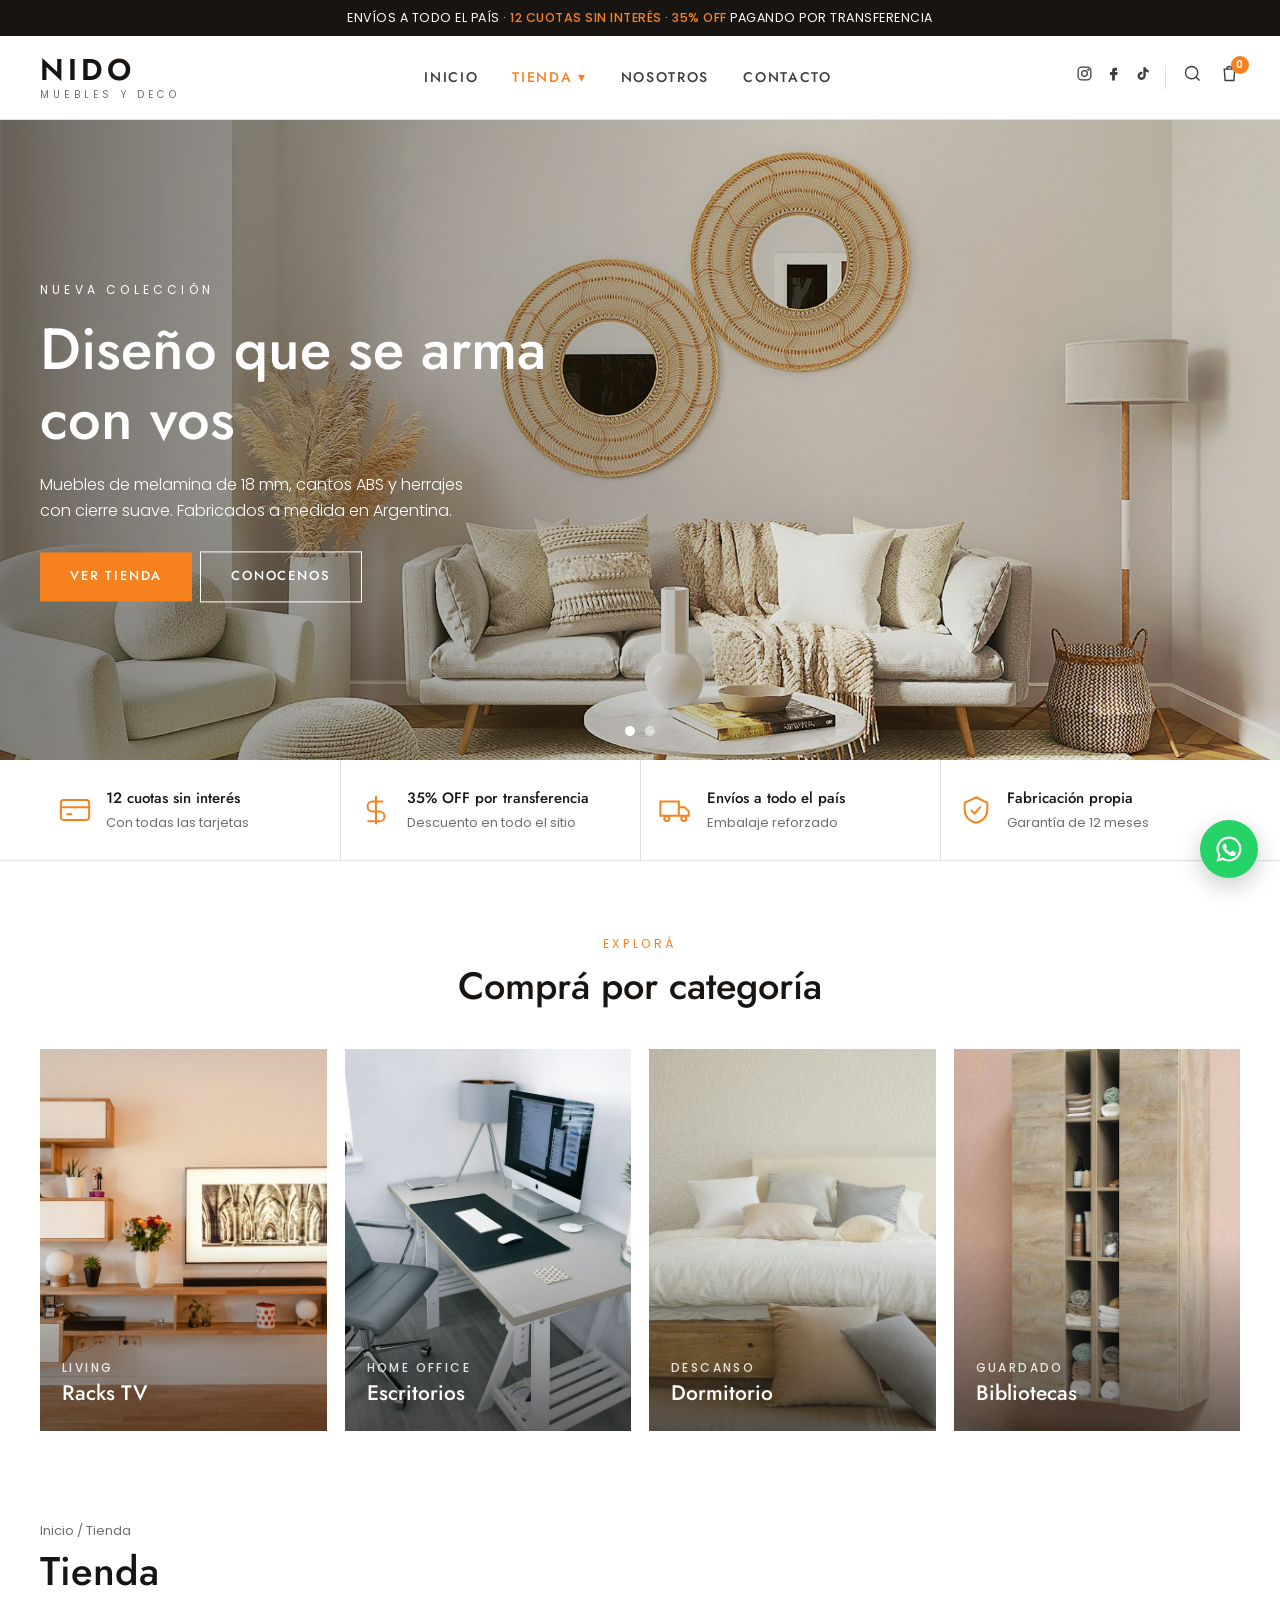
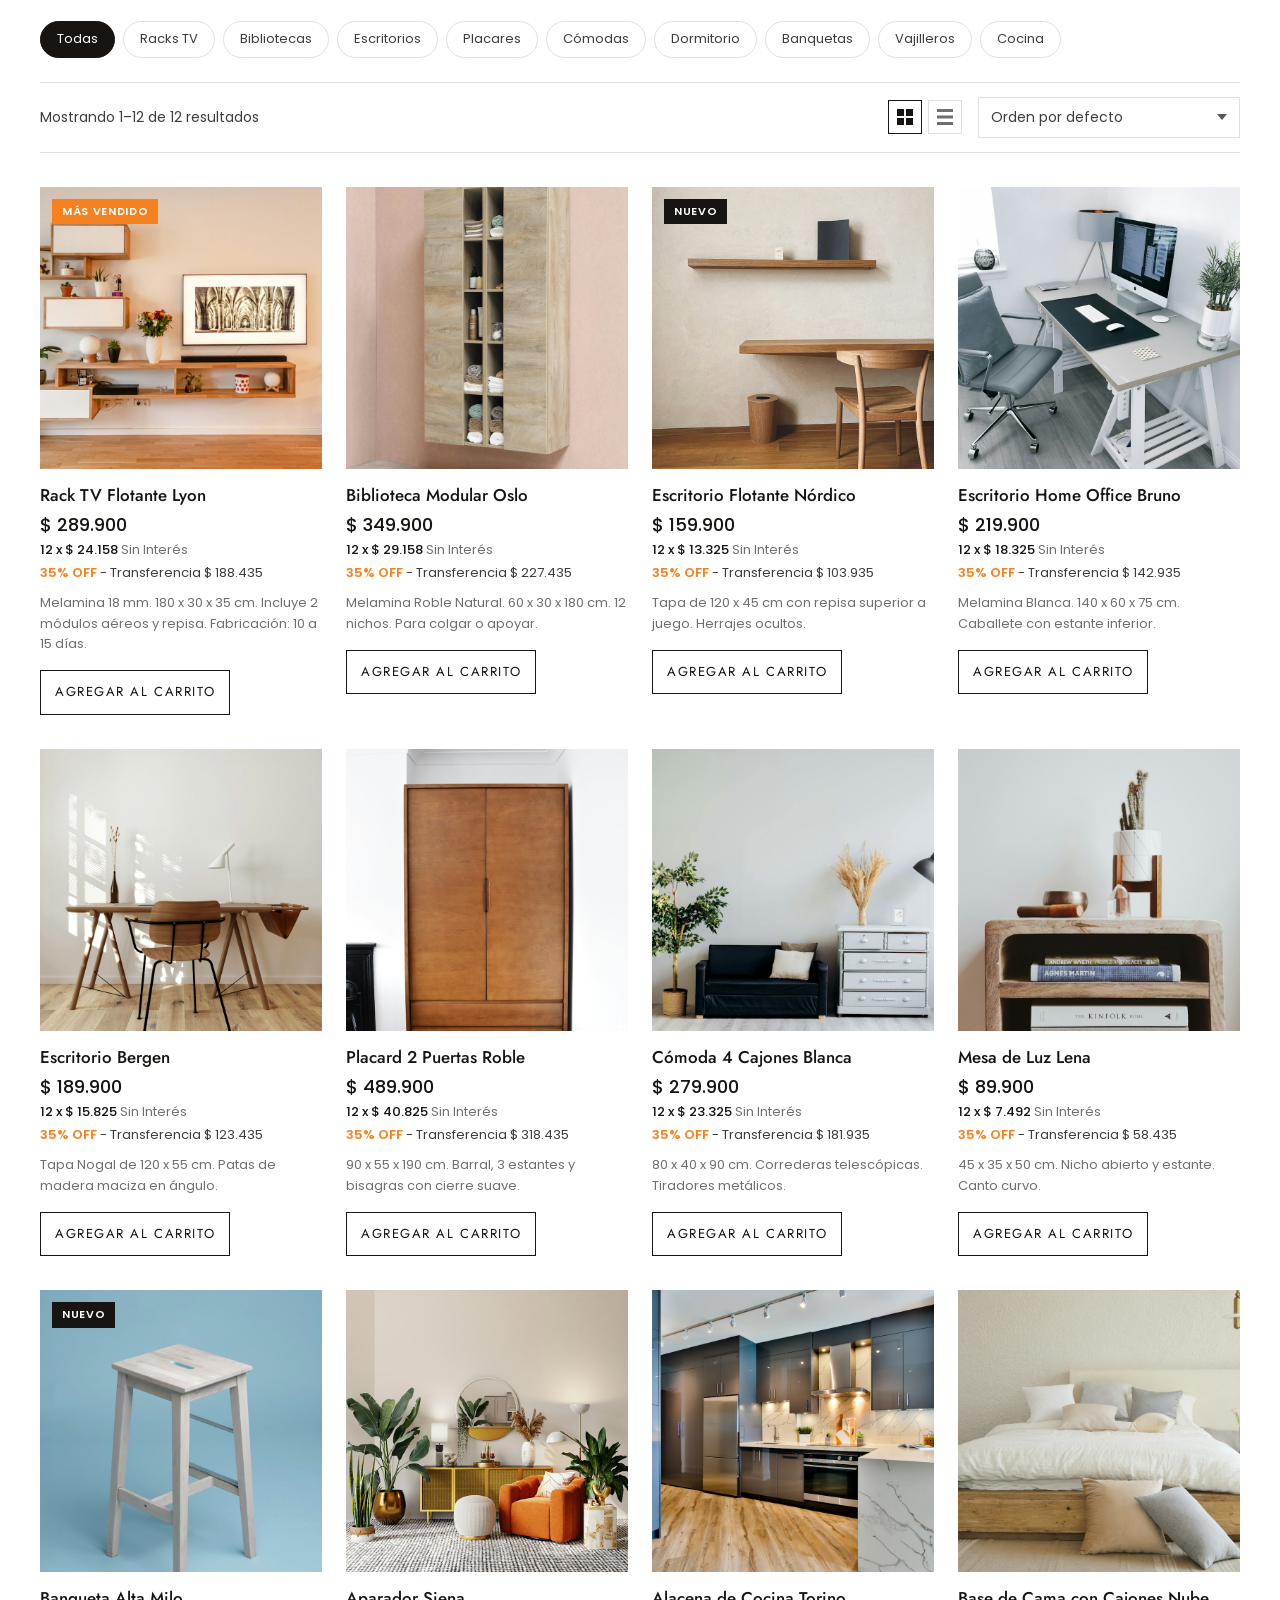
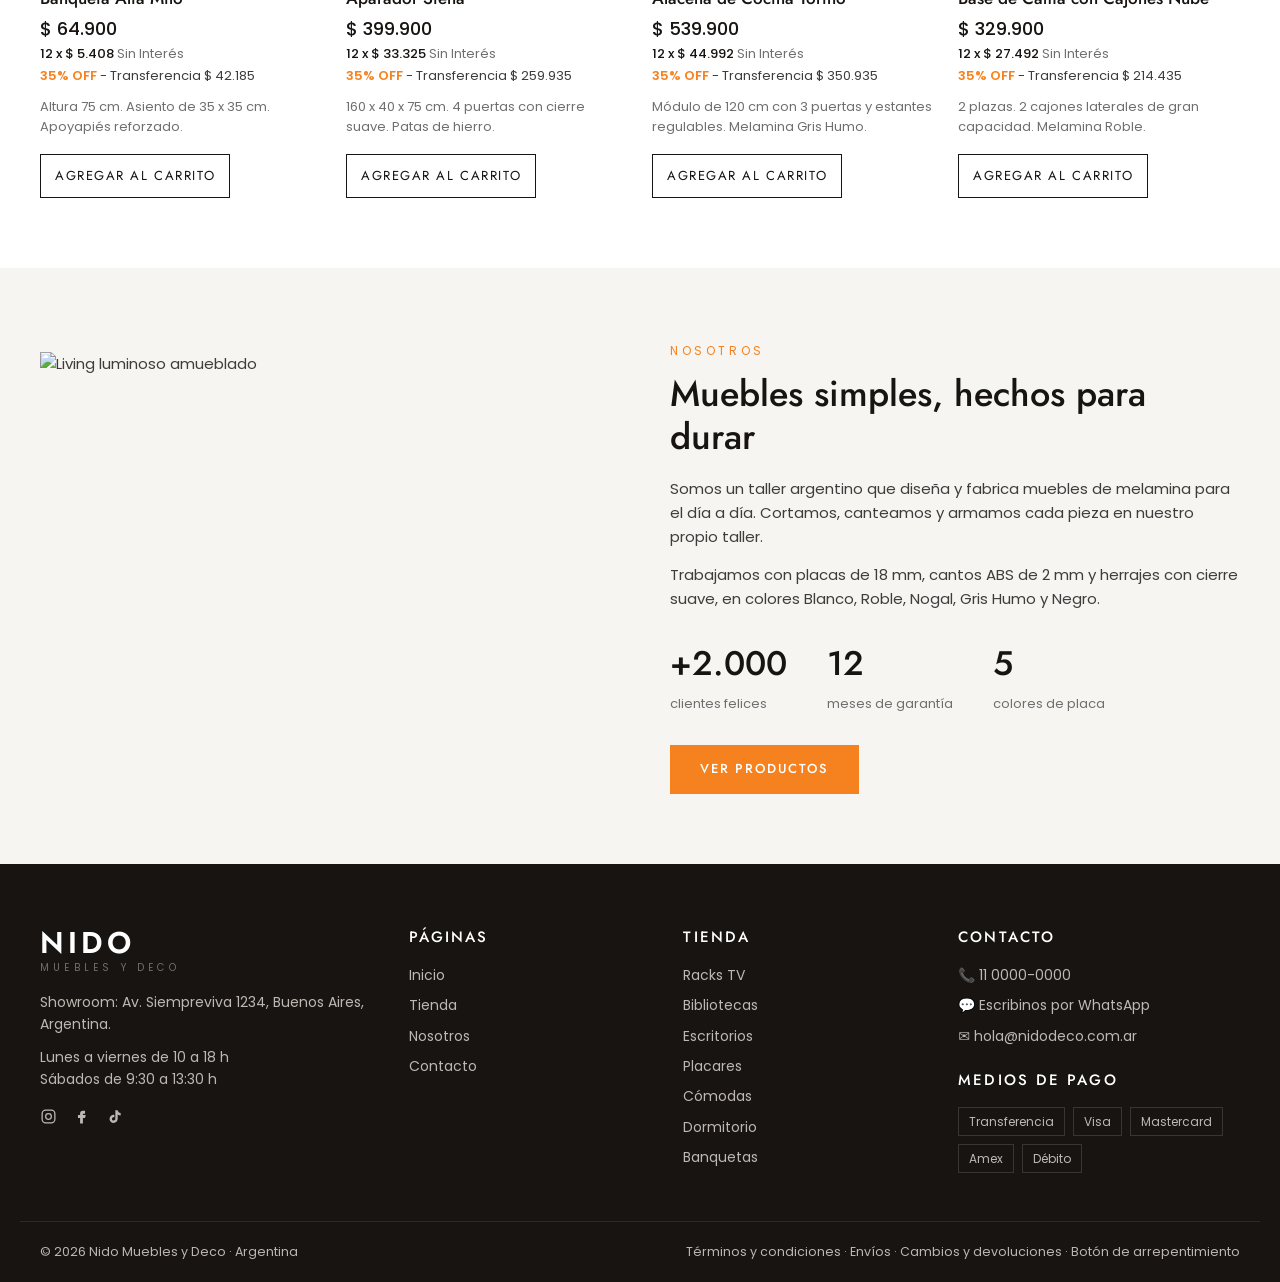
==== index.html @ 38218f27 "Landing de deco en melamina (maqueta) Co-Authored-By: Claude Opus 5.5 <noreply@anthropic.com>" ====
<!doctype html>
<html lang="es-AR">
<head>
<meta charset="utf-8">
<meta name="viewport" content="width=device-width, initial-scale=1">
<title>Nido Deco | Muebles y deco en melamina</title>
<meta name="description" content="Muebles y deco en melamina hechos en Argentina. Racks de TV, escritorios, bibliotecas, placares y más. 12 cuotas sin interés y descuento por transferencia.">
<link rel="preconnect" href="https://fonts.googleapis.com">
<link rel="preconnect" href="https://fonts.gstatic.com" crossorigin>
<link href="https://fonts.googleapis.com/css2?family=Jost:wght@400;500;600;700&family=Poppins:wght@300;400;500;600&display=swap" rel="stylesheet">
<style>
:root{
  --acento:#f6821f; --acento-osc:#d96b0c;
  --tinta:#171411; --texto:#3d3d3d; --suave:#6e6f71;
  --linea:#e0e0e0; --fondo:#ffffff; --fondo-2:#f7f5f2;
  --wa:#25d366;
  --ancho:1240px;
}
*{box-sizing:border-box;margin:0;padding:0}
html{scroll-behavior:smooth}
body{font-family:Poppins,system-ui,sans-serif;color:var(--texto);background:var(--fondo);font-size:15px;line-height:1.6}
img{max-width:100%;display:block}
a{color:inherit;text-decoration:none}
button{font:inherit;cursor:pointer;border:0;background:none;color:inherit}
h1,h2,h3,h4{font-family:Jost,sans-serif;color:var(--tinta);font-weight:500;line-height:1.2}
.contenedor{max-width:var(--ancho);margin:0 auto;padding:0 20px}

/* barra superior */
.barra{background:var(--tinta);color:#fff;font-size:12.5px;letter-spacing:.04em;text-align:center;padding:8px 16px}
.barra b{color:var(--acento);font-weight:500}

/* header */
header{position:sticky;top:0;z-index:40;background:#fff;border-bottom:1px solid var(--linea)}
.cabecera{display:flex;align-items:center;justify-content:space-between;height:82px;gap:20px}
.logo{display:flex;flex-direction:column;line-height:1}
.logo span:first-child{font-family:Jost;font-size:30px;font-weight:600;letter-spacing:.14em;color:var(--tinta)}
.logo span:last-child{font-size:10px;letter-spacing:.42em;color:var(--suave);margin-top:5px;text-transform:uppercase}
nav.menu{display:flex;gap:34px;font-family:Jost;font-size:14px;letter-spacing:.12em;text-transform:uppercase;font-weight:500}
nav.menu > *{position:relative;padding:30px 0}
nav.menu a:hover,nav.menu .activo{color:var(--acento)}
.desplegable{position:absolute;top:100%;left:-24px;background:#fff;border:1px solid var(--linea);box-shadow:0 12px 30px rgba(0,0,0,.08);min-width:230px;padding:12px 0;opacity:0;visibility:hidden;transform:translateY(6px);transition:.2s}
.con-sub:hover .desplegable{opacity:1;visibility:visible;transform:none}
.desplegable a{display:block;padding:7px 24px;text-transform:none;letter-spacing:0;font-family:Poppins;font-size:14px;font-weight:400;color:var(--texto)}
.desplegable a:hover{background:var(--fondo-2)}
.acciones{display:flex;align-items:center;gap:16px}
.acciones svg{width:21px;height:21px}
.redes{display:flex;gap:12px;padding-right:14px;border-right:1px solid var(--linea)}
.redes svg{width:17px;height:17px}
.redes a:hover,.icono:hover{color:var(--acento)}
.carrito-btn{position:relative}
.carrito-btn .num{position:absolute;top:-7px;right:-9px;background:var(--acento);color:#fff;font-size:10px;min-width:18px;height:18px;border-radius:9px;display:grid;place-items:center;font-weight:600}
.hamburguesa{display:none}
.buscador{max-height:0;overflow:hidden;transition:max-height .25s;border-top:1px solid transparent}
.buscador.abierto{max-height:80px;border-top-color:var(--linea)}
.buscador input{width:100%;border:0;padding:20px;font:inherit;font-size:16px;outline:none;text-align:center}

/* hero */
.hero{position:relative;height:min(78vh,640px);overflow:hidden;background:#ddd}
.slide{position:absolute;inset:0;opacity:0;transition:opacity .9s}
.slide.activo{opacity:1}
.slide img{width:100%;height:100%;object-fit:cover}
.slide::after{content:"";position:absolute;inset:0;background:linear-gradient(90deg,rgba(23,20,17,.55),rgba(23,20,17,.08) 65%)}
.slide .texto{position:absolute;z-index:2;left:max(20px,calc((100vw - var(--ancho))/2 + 20px));top:50%;transform:translateY(-50%);color:#fff;max-width:540px;padding-right:20px}
.slide small{letter-spacing:.35em;text-transform:uppercase;font-size:12px}
.slide h2{color:#fff;font-size:clamp(34px,5vw,58px);margin:14px 0 18px;font-weight:500}
.slide p{font-weight:300;font-size:16px;margin-bottom:28px;max-width:440px}
.boton{display:inline-block;background:var(--acento);color:#fff;font-family:Jost;letter-spacing:.14em;text-transform:uppercase;font-size:13px;font-weight:500;padding:14px 30px;transition:background .2s}
.boton:hover{background:var(--acento-osc)}
.boton.borde{background:transparent;border:1px solid #fff;margin-left:8px}
.boton.borde:hover{background:#fff;color:var(--tinta)}
.puntos{position:absolute;bottom:24px;left:50%;transform:translateX(-50%);display:flex;gap:10px;z-index:3}
.puntos button{width:10px;height:10px;border-radius:50%;background:rgba(255,255,255,.5)}
.puntos button.activo{background:#fff}

/* beneficios */
.beneficios{border-bottom:1px solid var(--linea)}
.beneficios .contenedor{display:grid;grid-template-columns:repeat(4,1fr)}
.beneficio{display:flex;gap:14px;align-items:center;padding:26px 18px}
.beneficio + .beneficio{border-left:1px solid var(--linea)}
.beneficio svg{width:34px;height:34px;color:var(--acento);flex:none}
.beneficio b{display:block;font-family:Jost;color:var(--tinta);font-weight:500;font-size:15px}
.beneficio span{font-size:13px;color:var(--suave)}

/* titulos de seccion */
.seccion{padding:70px 0}
.titulo{text-align:center;margin-bottom:40px}
.titulo small{color:var(--acento);letter-spacing:.3em;text-transform:uppercase;font-size:12px}
.titulo h2{font-size:clamp(28px,3.4vw,38px);margin-top:8px}

/* categorias */
.categorias{display:grid;grid-template-columns:repeat(4,1fr);gap:18px}
.cat{position:relative;aspect-ratio:3/4;overflow:hidden;display:block}
.cat img{width:100%;height:100%;object-fit:cover;transition:transform .6s}
.cat:hover img{transform:scale(1.06)}
.cat::after{content:"";position:absolute;inset:0;background:linear-gradient(transparent 50%,rgba(23,20,17,.6))}
.cat span{position:absolute;z-index:2;left:22px;bottom:20px;color:#fff;font-family:Jost;font-size:21px;font-weight:500}
.cat span em{display:block;font-style:normal;font-family:Poppins;font-size:12px;letter-spacing:.2em;text-transform:uppercase;opacity:.85}

/* tienda */
.tienda{background:var(--fondo)}
.migas{font-size:13px;color:var(--suave);margin-bottom:6px}
.migas a:hover{color:var(--acento)}
.tienda h1{font-size:40px;margin-bottom:26px}
.filtros{display:flex;flex-wrap:wrap;gap:8px;margin-bottom:24px}
.filtros button{border:1px solid var(--linea);padding:7px 16px;font-size:13px;border-radius:30px;transition:.2s}
.filtros button:hover{border-color:var(--tinta)}
.filtros button.activo{background:var(--tinta);color:#fff;border-color:var(--tinta)}
.barra-tienda{display:flex;justify-content:space-between;align-items:center;gap:16px;padding:14px 0;border-top:1px solid var(--linea);border-bottom:1px solid var(--linea);margin-bottom:34px;font-size:14px;flex-wrap:wrap}
.vistas{display:flex;gap:6px}
.vistas button{width:34px;height:34px;display:grid;place-items:center;border:1px solid var(--linea);color:var(--suave)}
.vistas button.activo{color:var(--tinta);border-color:var(--tinta)}
.vistas svg{width:16px;height:16px}
.barra-tienda select{font:inherit;font-size:14px;border:1px solid var(--linea);padding:8px 34px 8px 12px;background:#fff url("data:image/svg+xml,%3Csvg xmlns='http://www.w3.org/2000/svg' width='10' height='6'%3E%3Cpath d='M0 0l5 6 5-6z' fill='%23555'/%3E%3C/svg%3E") no-repeat right 12px center;appearance:none;color:var(--texto)}
.derecha{display:flex;align-items:center;gap:16px}

.grilla{display:grid;grid-template-columns:repeat(4,1fr);gap:34px 24px}
.producto{display:flex;flex-direction:column}
.producto .foto{position:relative;aspect-ratio:1;overflow:hidden;background:var(--fondo-2);margin-bottom:16px}
.producto .foto img{width:100%;height:100%;object-fit:cover;transition:transform .6s}
.producto:hover .foto img{transform:scale(1.05)}
.etiqueta{position:absolute;top:12px;left:12px;background:var(--acento);color:#fff;font-size:11px;font-weight:600;letter-spacing:.06em;padding:4px 10px;z-index:2}
.etiqueta.nuevo{background:var(--tinta)}
.producto h3{font-size:17px;font-weight:500;margin-bottom:6px}
.producto h3 a:hover{color:var(--acento)}
.precio{font-size:18px;color:var(--tinta);font-weight:500}
.cuotas{font-size:13px;color:var(--suave)}
.cuotas b{color:var(--tinta);font-weight:500}
.transfer{font-size:13px;margin-top:2px}
.transfer b{color:var(--acento);font-weight:600}
.desc{font-size:13px;color:var(--suave);margin-top:10px;line-height:1.55}
.agregar{margin-top:16px;border:1px solid var(--tinta);color:var(--tinta);padding:11px 14px;font-family:Jost;font-size:13px;text-transform:uppercase;letter-spacing:.12em;transition:.2s;align-self:flex-start}
.agregar:hover{background:var(--tinta);color:#fff}
.agregar.ok{background:var(--acento);border-color:var(--acento);color:#fff}
.grilla.lista{grid-template-columns:1fr;gap:26px}
.grilla.lista .producto{display:grid;grid-template-columns:240px 1fr;gap:28px;align-items:center;padding-bottom:26px;border-bottom:1px solid var(--linea)}
.grilla.lista .foto{margin:0}
.vacio{grid-column:1/-1;text-align:center;padding:60px 0;color:var(--suave)}

/* nosotros */
.nosotros{background:var(--fondo-2)}
.nosotros .contenedor{display:grid;grid-template-columns:1fr 1fr;gap:60px;align-items:center}
.nosotros img{width:100%;aspect-ratio:4/3;object-fit:cover}
.nosotros small{color:var(--acento);letter-spacing:.3em;text-transform:uppercase;font-size:12px}
.nosotros h2{font-size:36px;margin:10px 0 18px}
.nosotros p{margin-bottom:14px}
.cifras{display:flex;gap:40px;margin:26px 0 30px}
.cifras b{display:block;font-family:Jost;font-size:34px;color:var(--tinta);font-weight:500}
.cifras span{font-size:13px;color:var(--suave)}

/* footer */
footer{background:var(--tinta);color:#bdb8b2;font-size:14px}
.pie{display:grid;grid-template-columns:1.4fr 1fr 1fr 1.2fr;gap:40px;padding:64px 20px 44px}
footer h4{color:#fff;font-size:15px;letter-spacing:.14em;text-transform:uppercase;margin-bottom:18px}
footer li{list-style:none;margin-bottom:8px}
footer a:hover{color:var(--acento)}
footer .logo span:first-child{color:#fff}
footer .logo{margin-bottom:18px}
.pagos{display:flex;flex-wrap:wrap;gap:8px;margin-top:6px}
.pagos span{border:1px solid #3a3530;padding:4px 10px;font-size:12px}
.pie .redes{border:0;padding:0;margin-top:18px;gap:16px}
.legal{border-top:1px solid #2e2924;padding:20px;font-size:12.5px;display:flex;justify-content:space-between;gap:10px;flex-wrap:wrap;max-width:var(--ancho);margin:0 auto}

/* whatsapp flotante */
.wa{position:fixed;right:22px;bottom:22px;z-index:50;width:58px;height:58px;border-radius:50%;background:var(--wa);display:grid;place-items:center;box-shadow:0 8px 24px rgba(0,0,0,.2);transition:transform .2s}
.wa:hover{transform:scale(1.08)}
.wa svg{width:30px;height:30px;color:#fff}

/* carrito lateral */
.velo{position:fixed;inset:0;background:rgba(0,0,0,.4);z-index:60;opacity:0;visibility:hidden;transition:.25s}
.velo.abierto{opacity:1;visibility:visible}
.lateral{position:fixed;top:0;right:0;bottom:0;width:min(400px,100vw);background:#fff;z-index:61;transform:translateX(100%);transition:transform .3s;display:flex;flex-direction:column}
.lateral.abierto{transform:none}
.lateral header{position:static;display:flex;justify-content:space-between;align-items:center;padding:22px 24px}
.lateral header h3{font-size:20px}
.items{flex:1;overflow:auto;padding:8px 24px}
.item{display:grid;grid-template-columns:70px 1fr auto;gap:14px;padding:14px 0;border-bottom:1px solid var(--linea);font-size:14px;align-items:center}
.item img{width:70px;height:70px;object-fit:cover}
.item b{display:block;color:var(--tinta);font-weight:500}
.cant{display:inline-flex;align-items:center;border:1px solid var(--linea);margin-top:6px}
.cant button{width:26px;height:26px}
.cant span{min-width:22px;text-align:center;font-size:13px}
.quitar{color:var(--suave);font-size:20px;line-height:1}
.quitar:hover{color:var(--acento)}
.total{padding:20px 24px;border-top:1px solid var(--linea)}
.total .fila{display:flex;justify-content:space-between;margin-bottom:6px}
.total .fila.grande{font-size:18px;color:var(--tinta);font-weight:500}
.total .boton{display:block;text-align:center;margin-top:16px;width:100%}
.total small{display:block;text-align:center;color:var(--suave);font-size:12px;margin-top:10px}
.menu-movil{display:none}

@media (max-width:1000px){
  .grilla{grid-template-columns:repeat(3,1fr)}
  .categorias{grid-template-columns:repeat(2,1fr)}
  .beneficios .contenedor{grid-template-columns:repeat(2,1fr)}
  .beneficio:nth-child(3){border-left:0}
  .beneficio:nth-child(n+3){border-top:1px solid var(--linea)}
  .pie{grid-template-columns:1fr 1fr}
}
@media (max-width:820px){
  nav.menu,.redes.cab{display:none}
  .hamburguesa{display:block}
  .cabecera{height:68px}
  .logo span:first-child{font-size:24px}
  .menu-movil{display:block;max-height:0;overflow:hidden;transition:max-height .3s;border-top:1px solid transparent}
  .menu-movil.abierto{max-height:420px;border-top-color:var(--linea)}
  .menu-movil a{display:block;padding:13px 20px;border-bottom:1px solid var(--linea);font-family:Jost;letter-spacing:.1em;text-transform:uppercase;font-size:14px}
  .nosotros .contenedor{grid-template-columns:1fr;gap:30px}
  .grilla.lista .producto{grid-template-columns:120px 1fr;gap:16px}
  .boton.borde{margin:10px 0 0}
}
@media (max-width:560px){
  .contenedor{padding:0 16px}
  .grilla{grid-template-columns:repeat(2,1fr);gap:28px 14px}
  .producto h3{font-size:15px}
  .precio{font-size:16px}
  .desc{display:none}
  .agregar{align-self:stretch;font-size:12px;padding:10px 6px}
  .beneficios .contenedor{grid-template-columns:1fr}
  .beneficio{border-left:0!important;border-top:1px solid var(--linea)}
  .beneficio:first-child{border-top:0}
  .pie{grid-template-columns:1fr;padding:48px 16px 30px}
  .seccion{padding:50px 0}
  .tienda h1{font-size:32px}
  .cifras{gap:24px}
  .cifras b{font-size:28px}
}
</style>
</head>
<body>

<div class="barra">ENVÍOS A TODO EL PAÍS · <b>12 CUOTAS SIN INTERÉS</b> · <b>35% OFF</b> PAGANDO POR TRANSFERENCIA</div>

<header>
  <div class="contenedor cabecera">
    <button class="hamburguesa icono" aria-label="Abrir menú" onclick="document.querySelector('.menu-movil').classList.toggle('abierto')">
      <svg viewBox="0 0 24 24" fill="none" stroke="currentColor" stroke-width="1.6"><path d="M3 6h18M3 12h18M3 18h18"/></svg>
    </button>
    <a href="#inicio" class="logo"><span>NIDO</span><span>muebles y deco</span></a>
    <nav class="menu">
      <a href="#inicio">Inicio</a>
      <div class="con-sub"><a href="#tienda" class="activo">Tienda ▾</a>
        <div class="desplegable" id="menuCategorias"></div>
      </div>
      <a href="#nosotros">Nosotros</a>
      <a href="#contacto">Contacto</a>
    </nav>
    <div class="acciones">
      <div class="redes cab">
        <a href="#" aria-label="Instagram"><svg viewBox="0 0 24 24" fill="none" stroke="currentColor" stroke-width="1.8"><rect x="3" y="3" width="18" height="18" rx="5"/><circle cx="12" cy="12" r="4"/><circle cx="17.5" cy="6.5" r=".8" fill="currentColor"/></svg></a>
        <a href="#" aria-label="Facebook"><svg viewBox="0 0 24 24" fill="currentColor"><path d="M14 8h3V4h-3c-2.8 0-4 1.8-4 4.3V10H7v4h3v8h4v-8h3l1-4h-4V8.6c0-.4.3-.6.6-.6z"/></svg></a>
        <a href="#" aria-label="TikTok"><svg viewBox="0 0 24 24" fill="currentColor"><path d="M16.5 3c.4 2.3 1.9 3.9 4.2 4.1v3.4c-1.6 0-3-.5-4.2-1.3v6.1c0 3.3-2.6 5.7-5.8 5.7S5 18.6 5 15.4s2.6-5.7 5.8-5.7c.3 0 .7 0 1 .1v3.5c-.3-.1-.6-.2-1-.2-1.3 0-2.4 1-2.4 2.3s1.1 2.3 2.4 2.3 2.4-1 2.4-2.4V3h3.3z"/></svg></a>
      </div>
      <button class="icono" aria-label="Buscar" onclick="abrirBuscador()">
        <svg viewBox="0 0 24 24" fill="none" stroke="currentColor" stroke-width="1.6"><circle cx="11" cy="11" r="7"/><path d="M20 20l-4-4"/></svg>
      </button>
      <button class="icono carrito-btn" aria-label="Carrito" onclick="abrirCarrito()">
        <svg viewBox="0 0 24 24" fill="none" stroke="currentColor" stroke-width="1.6"><path d="M6 7h12l-1 13H7L6 7z"/><path d="M9 7a3 3 0 0 1 6 0"/></svg>
        <span class="num" id="numCarrito">0</span>
      </button>
    </div>
  </div>
  <div class="buscador" id="buscador"><input id="busqueda" type="search" placeholder="Buscar productos…" oninput="aplicar()"></div>
  <div class="menu-movil" onclick="this.classList.remove('abierto')">
    <a href="#inicio">Inicio</a><a href="#tienda">Tienda</a><a href="#nosotros">Nosotros</a><a href="#contacto">Contacto</a>
  </div>
</header>

<section class="hero" id="inicio">
  <div class="slide activo">
    <img src="img/hero1.jpg" alt="Living con muebles de melamina y deco natural">
    <div class="texto">
      <small>Nueva colección</small>
      <h2>Diseño que se arma con vos</h2>
      <p>Muebles de melamina de 18 mm, cantos ABS y herrajes con cierre suave. Fabricados a medida en Argentina.</p>
      <a href="#tienda" class="boton">Ver tienda</a><a href="#nosotros" class="boton borde">Conocenos</a>
    </div>
  </div>
  <div class="slide">
    <img src="img/hero2.jpg" alt="Ambiente cálido con muebles en tonos claros">
    <div class="texto">
      <small>Hasta 12 cuotas sin interés</small>
      <h2>Tu casa, más ordenada y más linda</h2>
      <p>Racks, escritorios, bibliotecas y placares pensados para espacios reales.</p>
      <a href="#tienda" class="boton">Comprar ahora</a>
    </div>
  </div>
  <div class="puntos"><button class="activo" aria-label="Imagen 1"></button><button aria-label="Imagen 2"></button></div>
</section>

<section class="beneficios">
  <div class="contenedor">
    <div class="beneficio"><svg viewBox="0 0 24 24" fill="none" stroke="currentColor" stroke-width="1.4"><rect x="2" y="5" width="20" height="14" rx="2"/><path d="M2 10h20M6 15h4"/></svg><div><b>12 cuotas sin interés</b><span>Con todas las tarjetas</span></div></div>
    <div class="beneficio"><svg viewBox="0 0 24 24" fill="none" stroke="currentColor" stroke-width="1.4"><path d="M12 2v20M17 6H9.5a3.5 3.5 0 0 0 0 7h5a3.5 3.5 0 0 1 0 7H6"/></svg><div><b>35% OFF por transferencia</b><span>Descuento en todo el sitio</span></div></div>
    <div class="beneficio"><svg viewBox="0 0 24 24" fill="none" stroke="currentColor" stroke-width="1.4"><path d="M1 6h13v10H1zM14 10h4l3 3v3h-7"/><circle cx="5.5" cy="18" r="1.8"/><circle cx="17.5" cy="18" r="1.8"/></svg><div><b>Envíos a todo el país</b><span>Embalaje reforzado</span></div></div>
    <div class="beneficio"><svg viewBox="0 0 24 24" fill="none" stroke="currentColor" stroke-width="1.4"><path d="M12 3l8 4v5c0 4.5-3.4 8.3-8 9-4.6-.7-8-4.5-8-9V7l8-4z"/><path d="M8.5 12l2.5 2.5 4.5-5"/></svg><div><b>Fabricación propia</b><span>Garantía de 12 meses</span></div></div>
  </div>
</section>

<section class="seccion">
  <div class="contenedor">
    <div class="titulo"><small>Explorá</small><h2>Comprá por categoría</h2></div>
    <div class="categorias">
      <a class="cat" href="#tienda" data-cat="Racks TV"><img src="img/p01.jpg" alt="" loading="lazy"><span><em>Living</em>Racks TV</span></a>
      <a class="cat" href="#tienda" data-cat="Escritorios"><img src="img/p04.jpg" alt="" loading="lazy"><span><em>Home office</em>Escritorios</span></a>
      <a class="cat" href="#tienda" data-cat="Dormitorio"><img src="img/p12.jpg" alt="" loading="lazy"><span><em>Descanso</em>Dormitorio</span></a>
      <a class="cat" href="#tienda" data-cat="Bibliotecas"><img src="img/p02.jpg" alt="" loading="lazy"><span><em>Guardado</em>Bibliotecas</span></a>
    </div>
  </div>
</section>

<section class="seccion tienda" id="tienda" style="padding-top:20px">
  <div class="contenedor">
    <div class="migas"><a href="#inicio">Inicio</a> / Tienda</div>
    <h1>Tienda</h1>
    <div class="filtros" id="filtros"></div>
    <div class="barra-tienda">
      <span id="conteo"></span>
      <div class="derecha">
        <div class="vistas">
          <button class="activo" data-vista="grilla" aria-label="Ver en grilla"><svg viewBox="0 0 16 16" fill="currentColor"><rect width="7" height="7"/><rect x="9" width="7" height="7"/><rect y="9" width="7" height="7"/><rect x="9" y="9" width="7" height="7"/></svg></button>
          <button data-vista="lista" aria-label="Ver en lista"><svg viewBox="0 0 16 16" fill="currentColor"><rect width="16" height="3"/><rect y="6.5" width="16" height="3"/><rect y="13" width="16" height="3"/></svg></button>
        </div>
        <select id="orden" onchange="aplicar()" aria-label="Ordenar productos">
          <option value="defecto">Orden por defecto</option>
          <option value="popular">Ordenar por popularidad</option>
          <option value="nuevo">Ordenar por los últimos</option>
          <option value="asc">Ordenar por precio: bajo a alto</option>
          <option value="desc">Ordenar por precio: alto a bajo</option>
        </select>
      </div>
    </div>
    <div class="grilla" id="grilla"></div>
  </div>
</section>

<section class="seccion nosotros" id="nosotros">
  <div class="contenedor">
    <img src="img/nosotros.jpg" alt="Living luminoso amueblado" loading="lazy">
    <div>
      <small>Nosotros</small>
      <h2>Muebles simples, hechos para durar</h2>
      <p>Somos un taller argentino que diseña y fabrica muebles de melamina para el día a día. Cortamos, canteamos y armamos cada pieza en nuestro propio taller.</p>
      <p>Trabajamos con placas de 18 mm, cantos ABS de 2 mm y herrajes con cierre suave, en colores Blanco, Roble, Nogal, Gris Humo y Negro.</p>
      <div class="cifras">
        <div><b>+2.000</b><span>clientes felices</span></div>
        <div><b>12</b><span>meses de garantía</span></div>
        <div><b>5</b><span>colores de placa</span></div>
      </div>
      <a href="#tienda" class="boton">Ver productos</a>
    </div>
  </div>
</section>

<footer id="contacto">
  <div class="pie contenedor">
    <div>
      <a href="#inicio" class="logo"><span>NIDO</span><span>muebles y deco</span></a>
      <p>Showroom: Av. Siempreviva 1234, Buenos Aires, Argentina.</p>
      <p style="margin-top:10px">Lunes a viernes de 10 a 18 h<br>Sábados de 9:30 a 13:30 h</p>
      <div class="redes">
        <a href="#" aria-label="Instagram"><svg viewBox="0 0 24 24" fill="none" stroke="currentColor" stroke-width="1.8"><rect x="3" y="3" width="18" height="18" rx="5"/><circle cx="12" cy="12" r="4"/></svg></a>
        <a href="#" aria-label="Facebook"><svg viewBox="0 0 24 24" fill="currentColor"><path d="M14 8h3V4h-3c-2.8 0-4 1.8-4 4.3V10H7v4h3v8h4v-8h3l1-4h-4V8.6c0-.4.3-.6.6-.6z"/></svg></a>
        <a href="#" aria-label="TikTok"><svg viewBox="0 0 24 24" fill="currentColor"><path d="M16.5 3c.4 2.3 1.9 3.9 4.2 4.1v3.4c-1.6 0-3-.5-4.2-1.3v6.1c0 3.3-2.6 5.7-5.8 5.7S5 18.6 5 15.4s2.6-5.7 5.8-5.7c.3 0 .7 0 1 .1v3.5c-.3-.1-.6-.2-1-.2-1.3 0-2.4 1-2.4 2.3s1.1 2.3 2.4 2.3 2.4-1 2.4-2.4V3h3.3z"/></svg></a>
      </div>
    </div>
    <div>
      <h4>Páginas</h4>
      <ul><li><a href="#inicio">Inicio</a></li><li><a href="#tienda">Tienda</a></li><li><a href="#nosotros">Nosotros</a></li><li><a href="#contacto">Contacto</a></li></ul>
    </div>
    <div>
      <h4>Tienda</h4>
      <ul id="pieCategorias"></ul>
    </div>
    <div>
      <h4>Contacto</h4>
      <ul>
        <li>📞 11 0000-0000</li>
        <li><a href="#" class="wa-link">💬 Escribinos por WhatsApp</a></li>
        <li>✉️ hola@nidodeco.com.ar</li>
      </ul>
      <h4 style="margin-top:24px">Medios de pago</h4>
      <div class="pagos"><span>Transferencia</span><span>Visa</span><span>Mastercard</span><span>Amex</span><span>Débito</span></div>
    </div>
  </div>
  <div class="legal">
    <span>© 2026 Nido Muebles y Deco · Argentina</span>
    <span><a href="#">Términos y condiciones</a> · <a href="#">Envíos</a> · <a href="#">Cambios y devoluciones</a> · <a href="#">Botón de arrepentimiento</a></span>
  </div>
</footer>

<a class="wa wa-link" href="#" aria-label="Escribinos por WhatsApp" target="_blank" rel="noopener">
  <svg viewBox="0 0 24 24" fill="currentColor"><path d="M12 2a10 10 0 0 0-8.6 15.1L2 22l5-1.3A10 10 0 1 0 12 2zm0 18.2c-1.5 0-3-.4-4.3-1.2l-.3-.2-3 .8.8-2.9-.2-.3A8.2 8.2 0 1 1 12 20.2zm4.5-6.1c-.2-.1-1.5-.7-1.7-.8s-.4-.1-.6.1l-.8 1c-.1.2-.3.2-.5.1a6.7 6.7 0 0 1-3.3-2.9c-.2-.4.2-.4.7-1.3.1-.2 0-.3 0-.4l-.8-1.8c-.2-.5-.4-.4-.6-.4h-.5a1 1 0 0 0-.7.3 3 3 0 0 0-.9 2.2 5.2 5.2 0 0 0 1.1 2.7 11.8 11.8 0 0 0 4.5 4c1.7.7 2.3.8 3.2.6.5-.1 1.5-.6 1.7-1.2.2-.6.2-1.1.2-1.2-.1-.1-.3-.2-.5-.3z"/></svg>
</a>

<div class="velo" id="velo" onclick="cerrarCarrito()"></div>
<aside class="lateral" id="lateral" aria-label="Carrito">
  <header><h3>Tu carrito</h3><button class="quitar" onclick="cerrarCarrito()" aria-label="Cerrar">×</button></header>
  <div class="items" id="items"></div>
  <div class="total" id="total"></div>
</aside>

<script>
// ===== Configuración: cambiá estos datos y listo =====
const WHATSAPP = "5491100000000";   // número con código de país, sin + ni espacios
const DESCUENTO_TRANSFERENCIA = 35; // % OFF pagando por transferencia
const CUOTAS = 12;

const productos = [
  {id:1,  nombre:"Rack TV Flotante Lyon",        cat:"Racks TV",    precio:289900, img:"img/p01.jpg", etiqueta:"MÁS VENDIDO", pop:10, desc:"Melamina 18 mm. 180 x 30 x 35 cm. Incluye 2 módulos aéreos y repisa. Fabricación: 10 a 15 días."},
  {id:2,  nombre:"Biblioteca Modular Oslo",      cat:"Bibliotecas", precio:349900, img:"img/p02.jpg", pop:7, desc:"Melamina Roble Natural. 60 x 30 x 180 cm. 12 nichos. Para colgar o apoyar."},
  {id:3,  nombre:"Escritorio Flotante Nórdico",  cat:"Escritorios", precio:159900, img:"img/p03.jpg", etiqueta:"NUEVO", nuevo:true, pop:6, desc:"Tapa de 120 x 45 cm con repisa superior a juego. Herrajes ocultos."},
  {id:4,  nombre:"Escritorio Home Office Bruno", cat:"Escritorios", precio:219900, img:"img/p04.jpg", pop:9, desc:"Melamina Blanca. 140 x 60 x 75 cm. Caballete con estante inferior."},
  {id:5,  nombre:"Escritorio Bergen",            cat:"Escritorios", precio:189900, img:"img/p05.jpg", pop:5, desc:"Tapa Nogal de 120 x 55 cm. Patas de madera maciza en ángulo."},
  {id:6,  nombre:"Placard 2 Puertas Roble",      cat:"Placares",    precio:489900, img:"img/p06.jpg", pop:4, desc:"90 x 55 x 190 cm. Barral, 3 estantes y bisagras con cierre suave."},
  {id:7,  nombre:"Cómoda 4 Cajones Blanca",      cat:"Cómodas",     precio:279900, img:"img/p07.jpg", pop:8, desc:"80 x 40 x 90 cm. Correderas telescópicas. Tiradores metálicos."},
  {id:8,  nombre:"Mesa de Luz Lena",             cat:"Dormitorio",  precio:89900,  img:"img/p08.jpg", pop:11, desc:"45 x 35 x 50 cm. Nicho abierto y estante. Canto curvo."},
  {id:9,  nombre:"Banqueta Alta Milo",           cat:"Banquetas",   precio:64900,  img:"img/p09.jpg", etiqueta:"NUEVO", nuevo:true, pop:3, desc:"Altura 75 cm. Asiento de 35 x 35 cm. Apoyapiés reforzado."},
  {id:10, nombre:"Aparador Siena",               cat:"Vajilleros",  precio:399900, img:"img/p10.jpg", pop:6, desc:"160 x 40 x 75 cm. 4 puertas con cierre suave. Patas de hierro."},
  {id:11, nombre:"Alacena de Cocina Torino",     cat:"Cocina",      precio:539900, img:"img/p11.jpg", pop:2, desc:"Módulo de 120 cm con 3 puertas y estantes regulables. Melamina Gris Humo."},
  {id:12, nombre:"Base de Cama con Cajones Nube",cat:"Dormitorio",  precio:329900, img:"img/p12.jpg", pop:7, desc:"2 plazas. 2 cajones laterales de gran capacidad. Melamina Roble."},
];

const plata = n => "$ " + Math.round(n).toLocaleString("es-AR");
const categorias = [...new Set(productos.map(p => p.cat))];
let catActiva = "Todas", vista = "grilla";
let carrito = [];
try { carrito = JSON.parse(localStorage.getItem("carrito-nido")) || []; } catch(e) {}

// menús y filtros
document.getElementById("menuCategorias").innerHTML = categorias.map(c => `<a href="#tienda" data-cat="${c}">${c}</a>`).join("");
document.getElementById("pieCategorias").innerHTML = categorias.slice(0,7).map(c => `<li><a href="#tienda" data-cat="${c}">${c}</a></li>`).join("");
document.getElementById("filtros").innerHTML = ["Todas", ...categorias].map(c => `<button data-filtro="${c}" class="${c==="Todas"?"activo":""}">${c}</button>`).join("");

document.addEventListener("click", e => {
  const f = e.target.closest("[data-filtro]"); if (f) elegirCat(f.dataset.filtro);
  const c = e.target.closest("[data-cat]"); if (c) elegirCat(c.dataset.cat);
  const v = e.target.closest("[data-vista]");
  if (v) { vista = v.dataset.vista; document.querySelectorAll("[data-vista]").forEach(b => b.classList.toggle("activo", b === v)); aplicar(); }
});

function elegirCat(c) {
  catActiva = c;
  document.querySelectorAll("[data-filtro]").forEach(b => b.classList.toggle("activo", b.dataset.filtro === c));
  aplicar();
}

function aplicar() {
  const q = document.getElementById("busqueda").value.trim().toLowerCase();
  let lista = productos.filter(p => (catActiva === "Todas" || p.cat === catActiva) && (!q || (p.nombre + " " + p.cat).toLowerCase().includes(q)));
  const orden = document.getElementById("orden").value;
  if (orden === "asc") lista.sort((a,b) => a.precio - b.precio);
  if (orden === "desc") lista.sort((a,b) => b.precio - a.precio);
  if (orden === "popular") lista.sort((a,b) => b.pop - a.pop);
  if (orden === "nuevo") lista.sort((a,b) => (b.nuevo?1:0) - (a.nuevo?1:0));

  document.getElementById("conteo").textContent = lista.length
    ? `Mostrando 1–${lista.length} de ${lista.length} resultados` : "Sin resultados";
  const g = document.getElementById("grilla");
  g.className = "grilla" + (vista === "lista" ? " lista" : "");
  g.innerHTML = lista.length ? lista.map(p => `
    <article class="producto">
      <a href="#tienda" class="foto">${p.etiqueta ? `<span class="etiqueta ${p.nuevo?"nuevo":""}">${p.etiqueta}</span>` : ""}<img src="${p.img}" alt="${p.nombre}" loading="lazy"></a>
      <div>
        <h3><a href="#tienda">${p.nombre}</a></h3>
        <div class="precio">${plata(p.precio)}</div>
        <div class="cuotas"><b>${CUOTAS} x ${plata(p.precio / CUOTAS)}</b> Sin Interés</div>
        <div class="transfer"><b>${DESCUENTO_TRANSFERENCIA}% OFF</b> - Transferencia ${plata(p.precio * (1 - DESCUENTO_TRANSFERENCIA/100))}</div>
        <p class="desc">${p.desc}</p>
        <button class="agregar" onclick="agregar(${p.id}, this)">Agregar al carrito</button>
      </div>
    </article>`).join("") : `<p class="vacio">No encontramos productos con esa búsqueda.</p>`;
}

// carrito
function guardar() { try { localStorage.setItem("carrito-nido", JSON.stringify(carrito)); } catch(e) {} pintarCarrito(); }
function agregar(id, btn) {
  const it = carrito.find(i => i.id === id);
  it ? it.cant++ : carrito.push({id, cant:1});
  guardar();
  if (btn) { btn.textContent = "✓ Agregado"; btn.classList.add("ok"); setTimeout(() => { btn.textContent = "Agregar al carrito"; btn.classList.remove("ok"); }, 1400); }
}
function cambiar(id, d) {
  const it = carrito.find(i => i.id === id); if (!it) return;
  it.cant += d; if (it.cant < 1) carrito = carrito.filter(i => i.id !== id);
  guardar();
}
function pintarCarrito() {
  const total = carrito.reduce((s,i) => s + productos.find(p => p.id === i.id).precio * i.cant, 0);
  document.getElementById("numCarrito").textContent = carrito.reduce((s,i) => s + i.cant, 0);
  document.getElementById("items").innerHTML = carrito.length ? carrito.map(i => {
    const p = productos.find(x => x.id === i.id);
    return `<div class="item"><img src="${p.img}" alt=""><div><b>${p.nombre}</b>${plata(p.precio)}
      <div class="cant"><button onclick="cambiar(${p.id},-1)" aria-label="Restar">−</button><span>${i.cant}</span><button onclick="cambiar(${p.id},1)" aria-label="Sumar">+</button></div></div>
      <button class="quitar" onclick="cambiar(${p.id},-${i.cant})" aria-label="Quitar">×</button></div>`;
  }).join("") : `<p class="vacio">Tu carrito está vacío.</p>`;
  const texto = "Hola! Quiero consultar por:%0A" + carrito.map(i => { const p = productos.find(x => x.id === i.id); return `- ${i.cant} x ${p.nombre}`; }).join("%0A");
  document.getElementById("total").innerHTML = carrito.length ? `
    <div class="fila grande"><span>Subtotal</span><span>${plata(total)}</span></div>
    <div class="fila"><span>${CUOTAS} cuotas sin interés de</span><span>${plata(total / CUOTAS)}</span></div>
    <div class="fila" style="color:var(--acento)"><span>Por transferencia (${DESCUENTO_TRANSFERENCIA}% OFF)</span><span>${plata(total * (1 - DESCUENTO_TRANSFERENCIA/100))}</span></div>
    <a class="boton" target="_blank" rel="noopener" href="https://wa.me/${WHATSAPP}?text=${texto}">Consultar por WhatsApp</a>
    <small>Te respondemos con el stock, los tiempos de fabricación y el costo de envío.</small>` : "";
}
function abrirCarrito() { document.getElementById("velo").classList.add("abierto"); document.getElementById("lateral").classList.add("abierto"); }
function cerrarCarrito() { document.getElementById("velo").classList.remove("abierto"); document.getElementById("lateral").classList.remove("abierto"); }
function abrirBuscador() { const b = document.getElementById("buscador"); b.classList.toggle("abierto"); if (b.classList.contains("abierto")) { document.getElementById("busqueda").focus(); location.hash = "tienda"; } }
document.addEventListener("keydown", e => { if (e.key === "Escape") cerrarCarrito(); });

document.querySelectorAll(".wa-link").forEach(a => a.href = `https://wa.me/${WHATSAPP}?text=Hola!%20Quiero%20hacer%20una%20consulta`);

// slider
const slides = document.querySelectorAll(".slide"), puntos = document.querySelectorAll(".puntos button");
let actual = 0;
function ir(n) { actual = n; slides.forEach((s,i) => s.classList.toggle("activo", i === n)); puntos.forEach((p,i) => p.classList.toggle("activo", i === n)); }
puntos.forEach((p,i) => p.addEventListener("click", () => ir(i)));
setInterval(() => ir((actual + 1) % slides.length), 6000);

aplicar(); pintarCarrito();
</script>
</body>
</html>
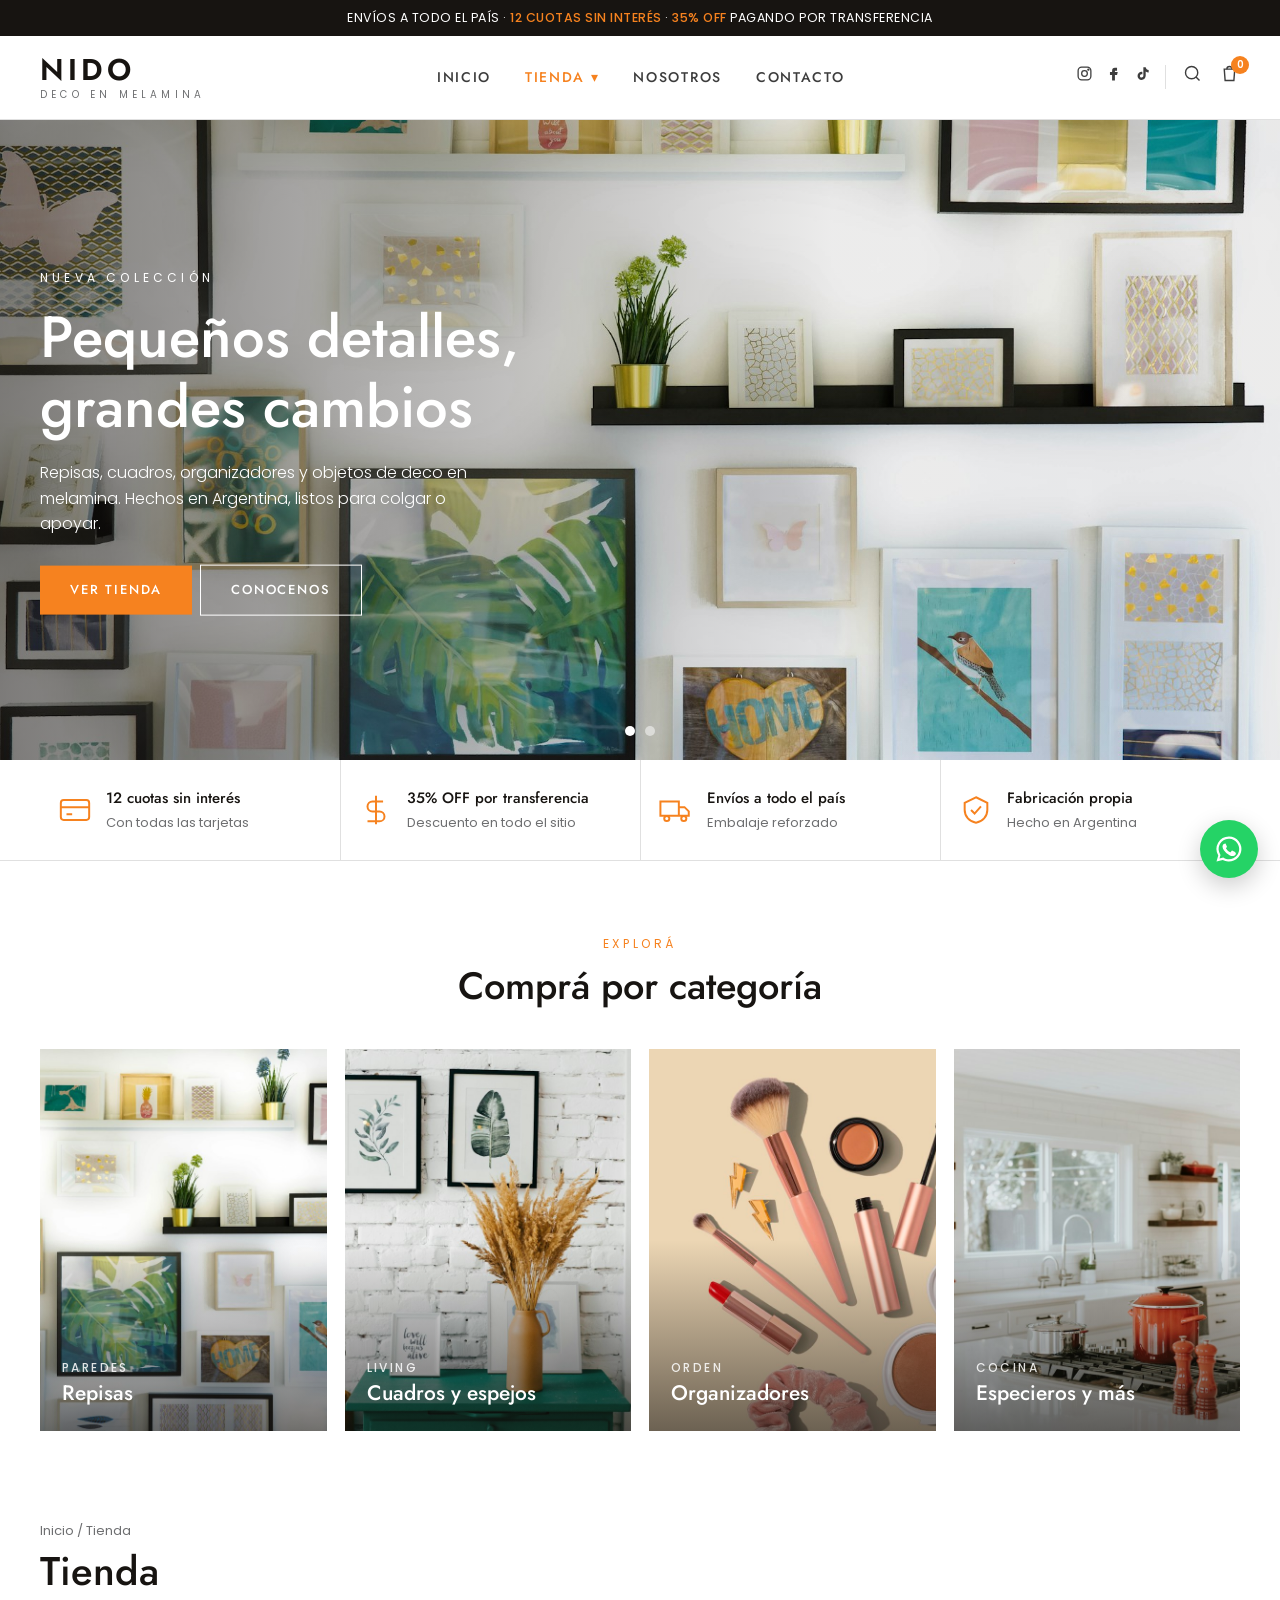
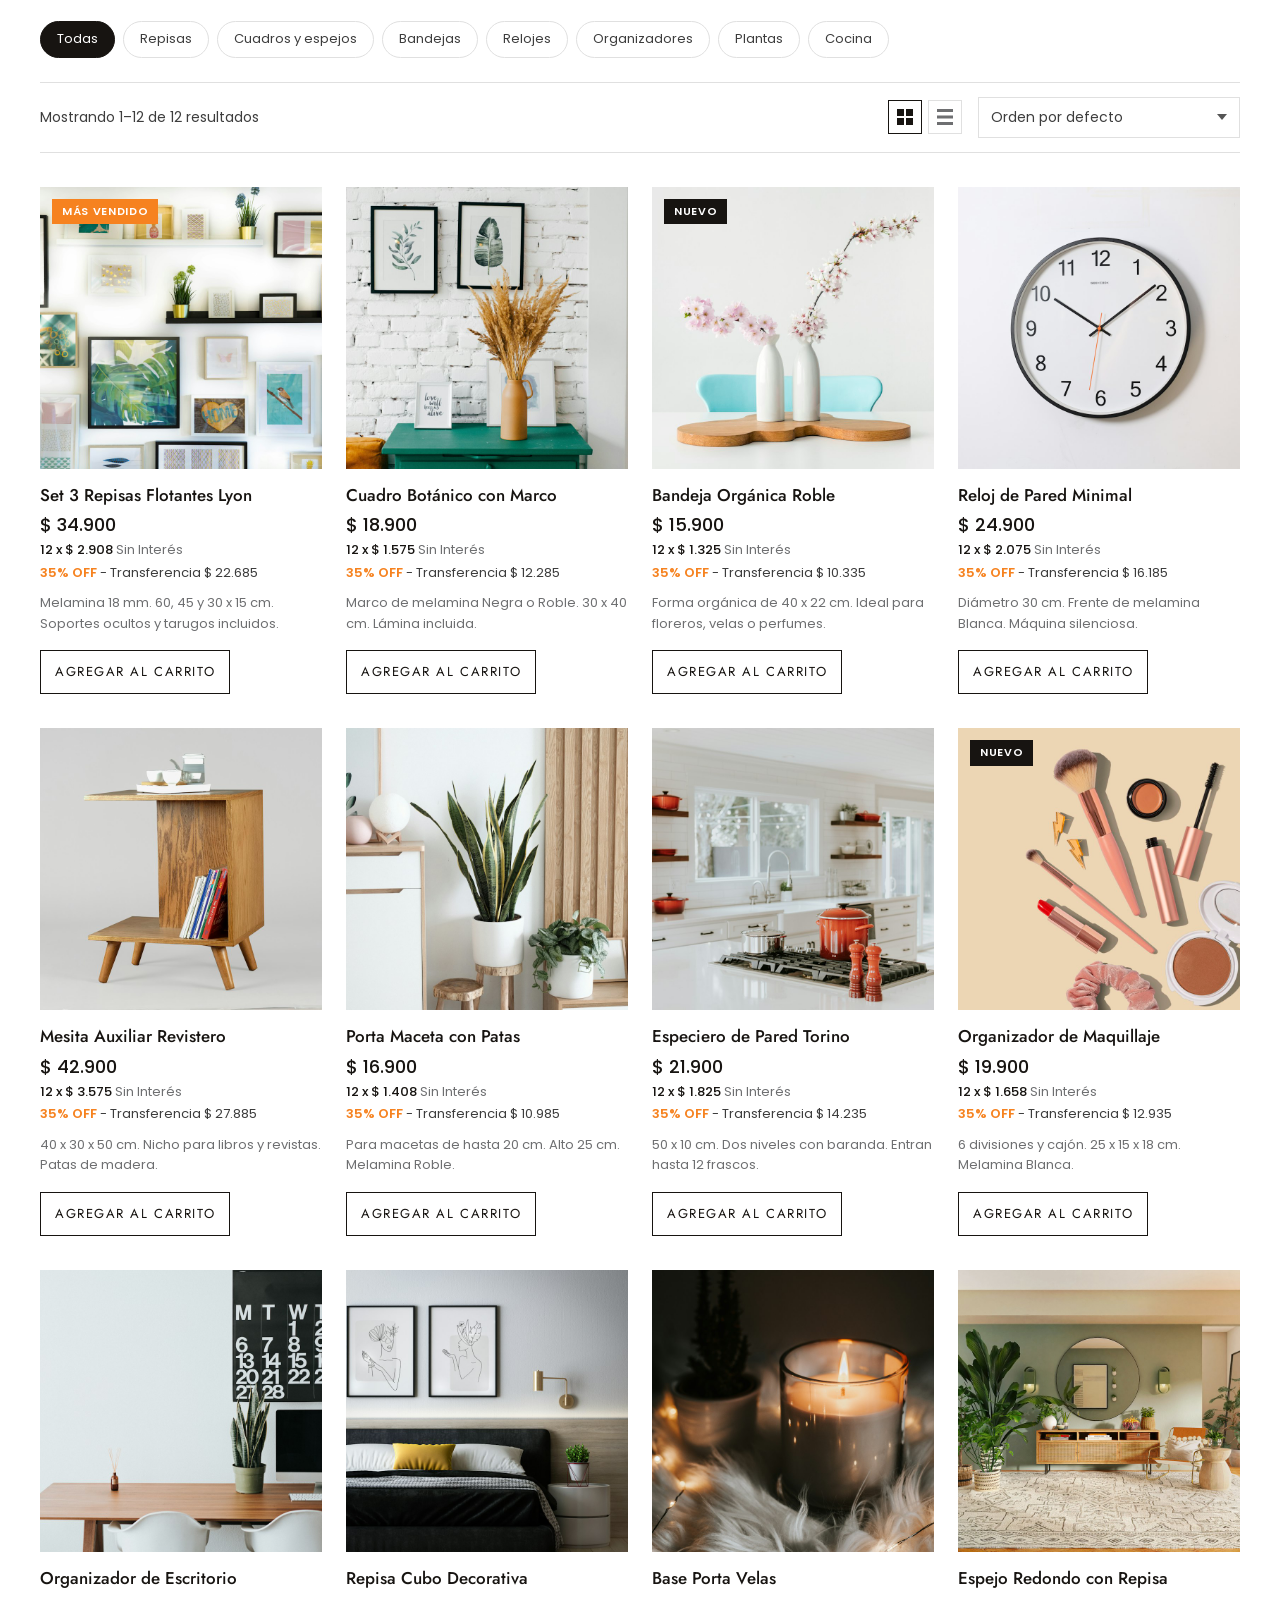
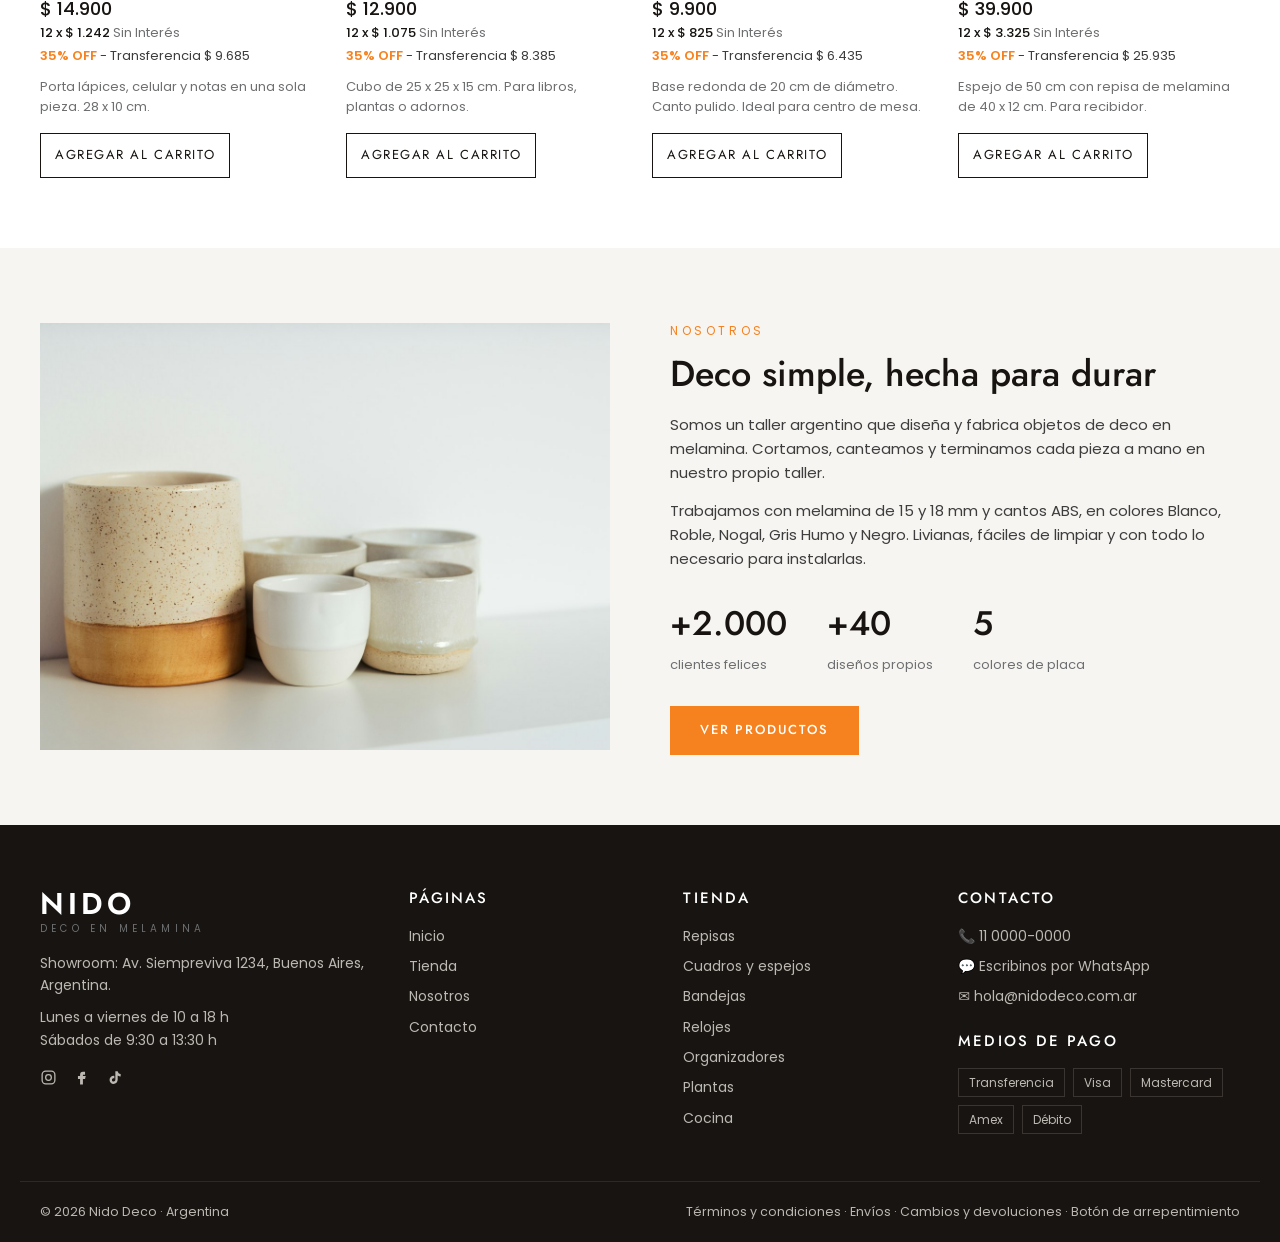
==== commit 18f13863: "Solo deco chica en melamina: 12 productos nuevos, fotos y textos Co-Authored-By: Claude Opus 5.5 <no" ====
--- a/index.html
+++ b/index.html
@@ -3,8 +3,8 @@
 <head>
 <meta charset="utf-8">
 <meta name="viewport" content="width=device-width, initial-scale=1">
-<title>Nido Deco | Muebles y deco en melamina</title>
-<meta name="description" content="Muebles y deco en melamina hechos en Argentina. Racks de TV, escritorios, bibliotecas, placares y más. 12 cuotas sin interés y descuento por transferencia.">
+<title>Nido Deco | Deco en melamina</title>
+<meta name="description" content="Objetos de deco en melamina hechos en Argentina. Repisas, cuadros, organizadores, especieros y más. 12 cuotas sin interés y descuento por transferencia.">
 <link rel="preconnect" href="https://fonts.googleapis.com">
 <link rel="preconnect" href="https://fonts.gstatic.com" crossorigin>
 <link href="https://fonts.googleapis.com/css2?family=Jost:wght@400;500;600;700&family=Poppins:wght@300;400;500;600&display=swap" rel="stylesheet">
@@ -235,7 +235,7 @@
     <button class="hamburguesa icono" aria-label="Abrir menú" onclick="document.querySelector('.menu-movil').classList.toggle('abierto')">
       <svg viewBox="0 0 24 24" fill="none" stroke="currentColor" stroke-width="1.6"><path d="M3 6h18M3 12h18M3 18h18"/></svg>
     </button>
-    <a href="#inicio" class="logo"><span>NIDO</span><span>muebles y deco</span></a>
+    <a href="#inicio" class="logo"><span>NIDO</span><span>deco en melamina</span></a>
     <nav class="menu">
       <a href="#inicio">Inicio</a>
       <div class="con-sub"><a href="#tienda" class="activo">Tienda ▾</a>
@@ -267,20 +267,20 @@
 
 <section class="hero" id="inicio">
   <div class="slide activo">
-    <img src="img/hero1.jpg" alt="Living con muebles de melamina y deco natural">
+    <img src="img/hero1.jpg" alt="Repisa con plantas y objetos de deco">
     <div class="texto">
       <small>Nueva colección</small>
-      <h2>Diseño que se arma con vos</h2>
-      <p>Muebles de melamina de 18 mm, cantos ABS y herrajes con cierre suave. Fabricados a medida en Argentina.</p>
+      <h2>Pequeños detalles, grandes cambios</h2>
+      <p>Repisas, cuadros, organizadores y objetos de deco en melamina. Hechos en Argentina, listos para colgar o apoyar.</p>
       <a href="#tienda" class="boton">Ver tienda</a><a href="#nosotros" class="boton borde">Conocenos</a>
     </div>
   </div>
   <div class="slide">
-    <img src="img/hero2.jpg" alt="Ambiente cálido con muebles en tonos claros">
+    <img src="img/hero2.jpg" alt="Ambiente cálido decorado en tonos claros">
     <div class="texto">
       <small>Hasta 12 cuotas sin interés</small>
       <h2>Tu casa, más ordenada y más linda</h2>
-      <p>Racks, escritorios, bibliotecas y placares pensados para espacios reales.</p>
+      <p>Deco para cada rincón: living, cocina, dormitorio y escritorio.</p>
       <a href="#tienda" class="boton">Comprar ahora</a>
     </div>
   </div>
@@ -292,7 +292,7 @@
     <div class="beneficio"><svg viewBox="0 0 24 24" fill="none" stroke="currentColor" stroke-width="1.4"><rect x="2" y="5" width="20" height="14" rx="2"/><path d="M2 10h20M6 15h4"/></svg><div><b>12 cuotas sin interés</b><span>Con todas las tarjetas</span></div></div>
     <div class="beneficio"><svg viewBox="0 0 24 24" fill="none" stroke="currentColor" stroke-width="1.4"><path d="M12 2v20M17 6H9.5a3.5 3.5 0 0 0 0 7h5a3.5 3.5 0 0 1 0 7H6"/></svg><div><b>35% OFF por transferencia</b><span>Descuento en todo el sitio</span></div></div>
     <div class="beneficio"><svg viewBox="0 0 24 24" fill="none" stroke="currentColor" stroke-width="1.4"><path d="M1 6h13v10H1zM14 10h4l3 3v3h-7"/><circle cx="5.5" cy="18" r="1.8"/><circle cx="17.5" cy="18" r="1.8"/></svg><div><b>Envíos a todo el país</b><span>Embalaje reforzado</span></div></div>
-    <div class="beneficio"><svg viewBox="0 0 24 24" fill="none" stroke="currentColor" stroke-width="1.4"><path d="M12 3l8 4v5c0 4.5-3.4 8.3-8 9-4.6-.7-8-4.5-8-9V7l8-4z"/><path d="M8.5 12l2.5 2.5 4.5-5"/></svg><div><b>Fabricación propia</b><span>Garantía de 12 meses</span></div></div>
+    <div class="beneficio"><svg viewBox="0 0 24 24" fill="none" stroke="currentColor" stroke-width="1.4"><path d="M12 3l8 4v5c0 4.5-3.4 8.3-8 9-4.6-.7-8-4.5-8-9V7l8-4z"/><path d="M8.5 12l2.5 2.5 4.5-5"/></svg><div><b>Fabricación propia</b><span>Hecho en Argentina</span></div></div>
   </div>
 </section>
 
@@ -300,10 +300,10 @@
   <div class="contenedor">
     <div class="titulo"><small>Explorá</small><h2>Comprá por categoría</h2></div>
     <div class="categorias">
-      <a class="cat" href="#tienda" data-cat="Racks TV"><img src="img/p01.jpg" alt="" loading="lazy"><span><em>Living</em>Racks TV</span></a>
-      <a class="cat" href="#tienda" data-cat="Escritorios"><img src="img/p04.jpg" alt="" loading="lazy"><span><em>Home office</em>Escritorios</span></a>
-      <a class="cat" href="#tienda" data-cat="Dormitorio"><img src="img/p12.jpg" alt="" loading="lazy"><span><em>Descanso</em>Dormitorio</span></a>
-      <a class="cat" href="#tienda" data-cat="Bibliotecas"><img src="img/p02.jpg" alt="" loading="lazy"><span><em>Guardado</em>Bibliotecas</span></a>
+      <a class="cat" href="#tienda" data-cat="Repisas"><img src="img/p01.jpg" alt="" loading="lazy"><span><em>Paredes</em>Repisas</span></a>
+      <a class="cat" href="#tienda" data-cat="Cuadros y espejos"><img src="img/p02.jpg" alt="" loading="lazy"><span><em>Living</em>Cuadros y espejos</span></a>
+      <a class="cat" href="#tienda" data-cat="Organizadores"><img src="img/p08.jpg" alt="" loading="lazy"><span><em>Orden</em>Organizadores</span></a>
+      <a class="cat" href="#tienda" data-cat="Cocina"><img src="img/p07.jpg" alt="" loading="lazy"><span><em>Cocina</em>Especieros y más</span></a>
     </div>
   </div>
 </section>
@@ -335,15 +335,15 @@
 
 <section class="seccion nosotros" id="nosotros">
   <div class="contenedor">
-    <img src="img/nosotros.jpg" alt="Living luminoso amueblado" loading="lazy">
+    <img src="img/nosotros.jpg" alt="Floreros y objetos de deco" loading="lazy">
     <div>
       <small>Nosotros</small>
-      <h2>Muebles simples, hechos para durar</h2>
-      <p>Somos un taller argentino que diseña y fabrica muebles de melamina para el día a día. Cortamos, canteamos y armamos cada pieza en nuestro propio taller.</p>
-      <p>Trabajamos con placas de 18 mm, cantos ABS de 2 mm y herrajes con cierre suave, en colores Blanco, Roble, Nogal, Gris Humo y Negro.</p>
+      <h2>Deco simple, hecha para durar</h2>
+      <p>Somos un taller argentino que diseña y fabrica objetos de deco en melamina. Cortamos, canteamos y terminamos cada pieza a mano en nuestro propio taller.</p>
+      <p>Trabajamos con melamina de 15 y 18 mm y cantos ABS, en colores Blanco, Roble, Nogal, Gris Humo y Negro. Livianas, fáciles de limpiar y con todo lo necesario para instalarlas.</p>
       <div class="cifras">
         <div><b>+2.000</b><span>clientes felices</span></div>
-        <div><b>12</b><span>meses de garantía</span></div>
+        <div><b>+40</b><span>diseños propios</span></div>
         <div><b>5</b><span>colores de placa</span></div>
       </div>
       <a href="#tienda" class="boton">Ver productos</a>
@@ -354,7 +354,7 @@
 <footer id="contacto">
   <div class="pie contenedor">
     <div>
-      <a href="#inicio" class="logo"><span>NIDO</span><span>muebles y deco</span></a>
+      <a href="#inicio" class="logo"><span>NIDO</span><span>deco en melamina</span></a>
       <p>Showroom: Av. Siempreviva 1234, Buenos Aires, Argentina.</p>
       <p style="margin-top:10px">Lunes a viernes de 10 a 18 h<br>Sábados de 9:30 a 13:30 h</p>
       <div class="redes">
@@ -383,7 +383,7 @@
     </div>
   </div>
   <div class="legal">
-    <span>© 2026 Nido Muebles y Deco · Argentina</span>
+    <span>© 2026 Nido Deco · Argentina</span>
     <span><a href="#">Términos y condiciones</a> · <a href="#">Envíos</a> · <a href="#">Cambios y devoluciones</a> · <a href="#">Botón de arrepentimiento</a></span>
   </div>
 </footer>
@@ -406,18 +406,18 @@
 const CUOTAS = 12;
 
 const productos = [
-  {id:1,  nombre:"Rack TV Flotante Lyon",        cat:"Racks TV",    precio:289900, img:"img/p01.jpg", etiqueta:"MÁS VENDIDO", pop:10, desc:"Melamina 18 mm. 180 x 30 x 35 cm. Incluye 2 módulos aéreos y repisa. Fabricación: 10 a 15 días."},
-  {id:2,  nombre:"Biblioteca Modular Oslo",      cat:"Bibliotecas", precio:349900, img:"img/p02.jpg", pop:7, desc:"Melamina Roble Natural. 60 x 30 x 180 cm. 12 nichos. Para colgar o apoyar."},
-  {id:3,  nombre:"Escritorio Flotante Nórdico",  cat:"Escritorios", precio:159900, img:"img/p03.jpg", etiqueta:"NUEVO", nuevo:true, pop:6, desc:"Tapa de 120 x 45 cm con repisa superior a juego. Herrajes ocultos."},
-  {id:4,  nombre:"Escritorio Home Office Bruno", cat:"Escritorios", precio:219900, img:"img/p04.jpg", pop:9, desc:"Melamina Blanca. 140 x 60 x 75 cm. Caballete con estante inferior."},
-  {id:5,  nombre:"Escritorio Bergen",            cat:"Escritorios", precio:189900, img:"img/p05.jpg", pop:5, desc:"Tapa Nogal de 120 x 55 cm. Patas de madera maciza en ángulo."},
-  {id:6,  nombre:"Placard 2 Puertas Roble",      cat:"Placares",    precio:489900, img:"img/p06.jpg", pop:4, desc:"90 x 55 x 190 cm. Barral, 3 estantes y bisagras con cierre suave."},
-  {id:7,  nombre:"Cómoda 4 Cajones Blanca",      cat:"Cómodas",     precio:279900, img:"img/p07.jpg", pop:8, desc:"80 x 40 x 90 cm. Correderas telescópicas. Tiradores metálicos."},
-  {id:8,  nombre:"Mesa de Luz Lena",             cat:"Dormitorio",  precio:89900,  img:"img/p08.jpg", pop:11, desc:"45 x 35 x 50 cm. Nicho abierto y estante. Canto curvo."},
-  {id:9,  nombre:"Banqueta Alta Milo",           cat:"Banquetas",   precio:64900,  img:"img/p09.jpg", etiqueta:"NUEVO", nuevo:true, pop:3, desc:"Altura 75 cm. Asiento de 35 x 35 cm. Apoyapiés reforzado."},
-  {id:10, nombre:"Aparador Siena",               cat:"Vajilleros",  precio:399900, img:"img/p10.jpg", pop:6, desc:"160 x 40 x 75 cm. 4 puertas con cierre suave. Patas de hierro."},
-  {id:11, nombre:"Alacena de Cocina Torino",     cat:"Cocina",      precio:539900, img:"img/p11.jpg", pop:2, desc:"Módulo de 120 cm con 3 puertas y estantes regulables. Melamina Gris Humo."},
-  {id:12, nombre:"Base de Cama con Cajones Nube",cat:"Dormitorio",  precio:329900, img:"img/p12.jpg", pop:7, desc:"2 plazas. 2 cajones laterales de gran capacidad. Melamina Roble."},
+  {id:1,  nombre:"Set 3 Repisas Flotantes Lyon",  cat:"Repisas",           precio:34900, img:"img/p01.jpg", etiqueta:"MÁS VENDIDO", pop:10, desc:"Melamina 18 mm. 60, 45 y 30 x 15 cm. Soportes ocultos y tarugos incluidos."},
+  {id:2,  nombre:"Cuadro Botánico con Marco",     cat:"Cuadros y espejos", precio:18900, img:"img/p02.jpg", pop:7, desc:"Marco de melamina Negra o Roble. 30 x 40 cm. Lámina incluida."},
+  {id:3,  nombre:"Bandeja Orgánica Roble",        cat:"Bandejas",          precio:15900, img:"img/p03.jpg", etiqueta:"NUEVO", nuevo:true, pop:6, desc:"Forma orgánica de 40 x 22 cm. Ideal para floreros, velas o perfumes."},
+  {id:4,  nombre:"Reloj de Pared Minimal",        cat:"Relojes",           precio:24900, img:"img/p04.jpg", pop:5, desc:"Diámetro 30 cm. Frente de melamina Blanca. Máquina silenciosa."},
+  {id:5,  nombre:"Mesita Auxiliar Revistero",     cat:"Organizadores",     precio:42900, img:"img/p05.jpg", pop:8, desc:"40 x 30 x 50 cm. Nicho para libros y revistas. Patas de madera."},
+  {id:6,  nombre:"Porta Maceta con Patas",        cat:"Plantas",           precio:16900, img:"img/p06.jpg", pop:9, desc:"Para macetas de hasta 20 cm. Alto 25 cm. Melamina Roble."},
+  {id:7,  nombre:"Especiero de Pared Torino",     cat:"Cocina",            precio:21900, img:"img/p07.jpg", pop:7, desc:"50 x 10 cm. Dos niveles con baranda. Entran hasta 12 frascos."},
+  {id:8,  nombre:"Organizador de Maquillaje",     cat:"Organizadores",     precio:19900, img:"img/p08.jpg", etiqueta:"NUEVO", nuevo:true, pop:11, desc:"6 divisiones y cajón. 25 x 15 x 18 cm. Melamina Blanca."},
+  {id:9,  nombre:"Organizador de Escritorio",     cat:"Organizadores",     precio:14900, img:"img/p09.jpg", pop:6, desc:"Porta lápices, celular y notas en una sola pieza. 28 x 10 cm."},
+  {id:10, nombre:"Repisa Cubo Decorativa",        cat:"Repisas",           precio:12900, img:"img/p10.jpg", pop:5, desc:"Cubo de 25 x 25 x 15 cm. Para libros, plantas o adornos."},
+  {id:11, nombre:"Base Porta Velas",              cat:"Bandejas",          precio:9900,  img:"img/p11.jpg", pop:4, desc:"Base redonda de 20 cm de diámetro. Canto pulido. Ideal para centro de mesa."},
+  {id:12, nombre:"Espejo Redondo con Repisa",     cat:"Cuadros y espejos", precio:39900, img:"img/p12.jpg", pop:7, desc:"Espejo de 50 cm con repisa de melamina de 40 x 12 cm. Para recibidor."},
 ];
 
 const plata = n => "$ " + Math.round(n).toLocaleString("es-AR");
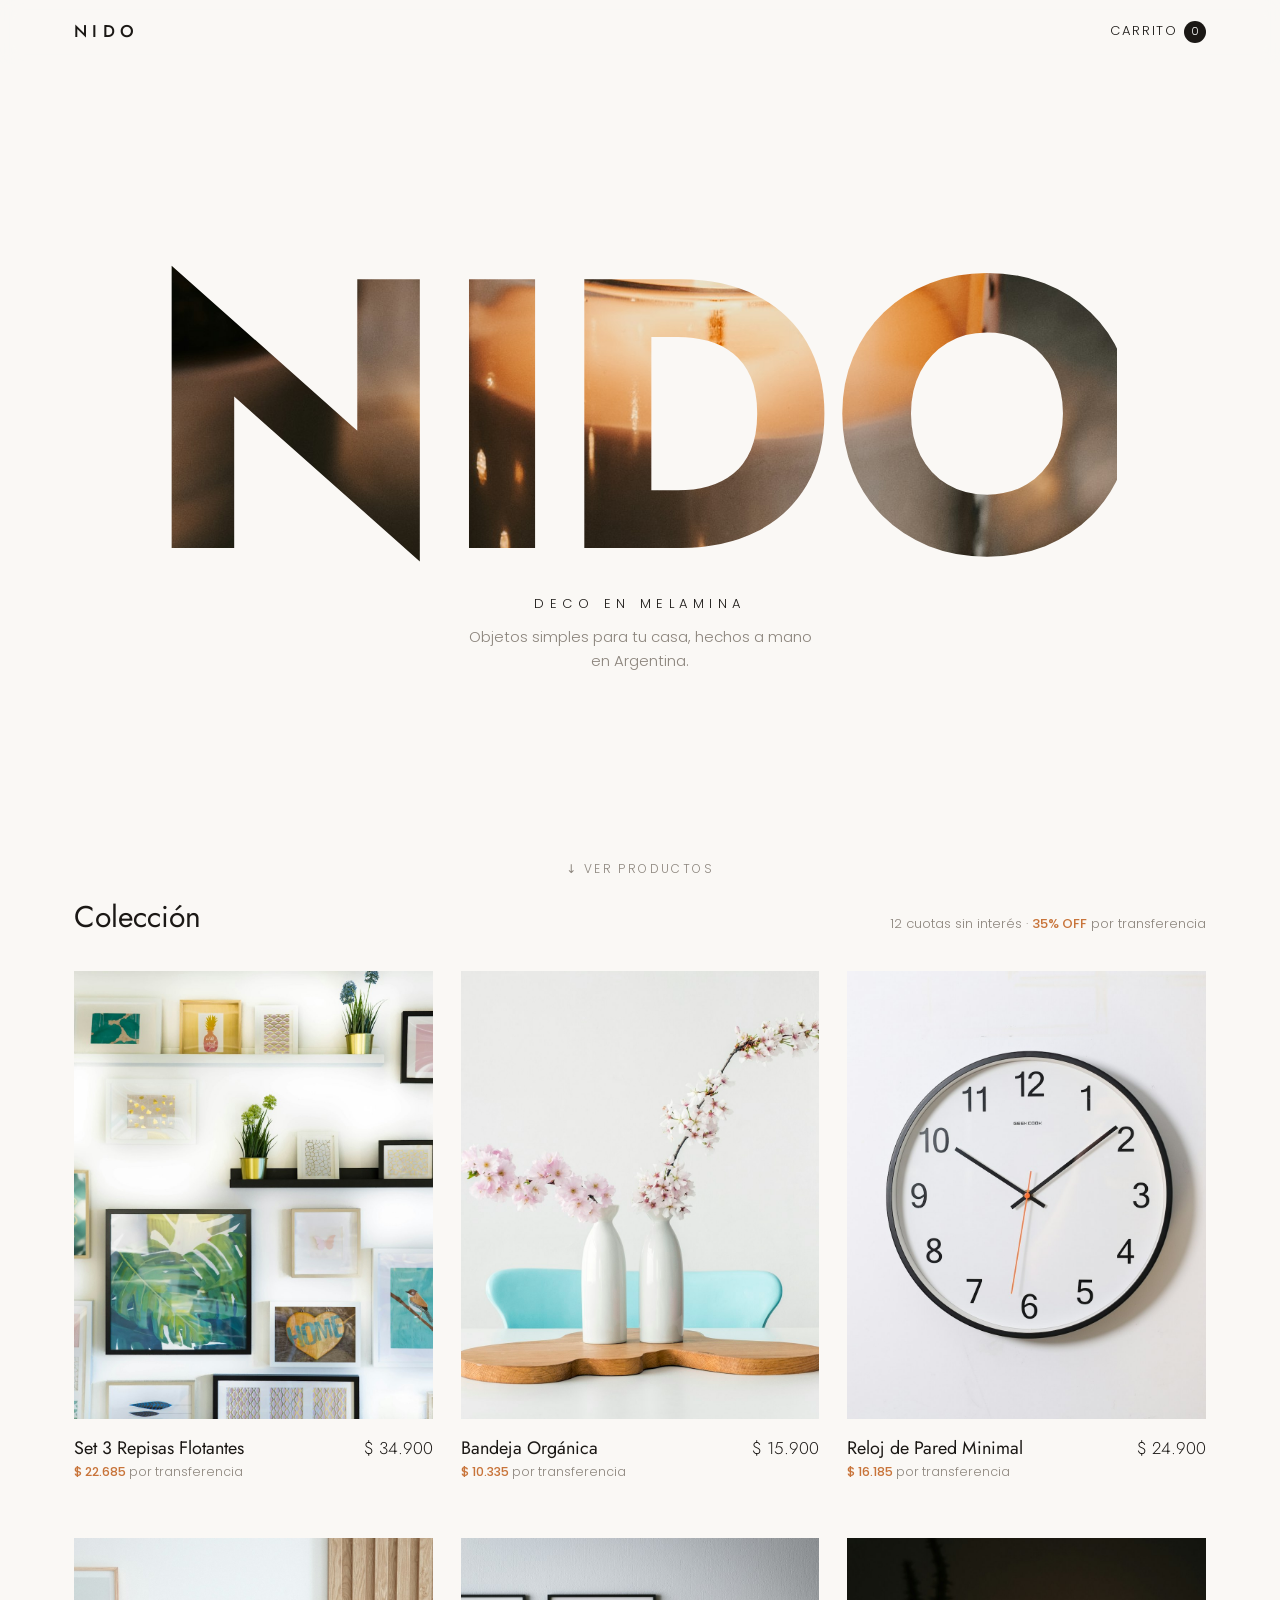
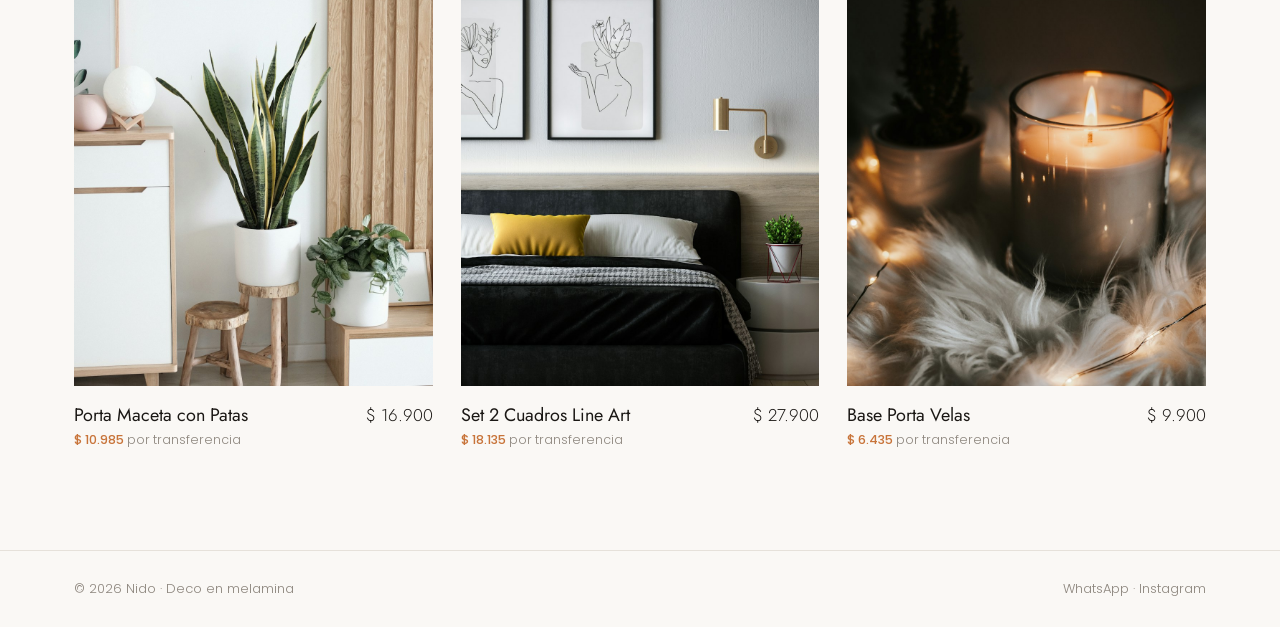
==== commit 08015d86: "Version minima: NIDO grande, 6 productos, ficha de producto y checkout Co-Authored-By: Claude Opus 5" ====
--- a/index.html
+++ b/index.html
@@ -3,519 +3,95 @@
 <head>
 <meta charset="utf-8">
 <meta name="viewport" content="width=device-width, initial-scale=1">
-<title>Nido Deco | Deco en melamina</title>
-<meta name="description" content="Objetos de deco en melamina hechos en Argentina. Repisas, cuadros, organizadores, especieros y más. 12 cuotas sin interés y descuento por transferencia.">
+<title>Nido · Deco en melamina</title>
+<meta name="description" content="Objetos de deco en melamina hechos en Argentina.">
 <link rel="preconnect" href="https://fonts.googleapis.com">
 <link rel="preconnect" href="https://fonts.gstatic.com" crossorigin>
-<link href="https://fonts.googleapis.com/css2?family=Jost:wght@400;500;600;700&family=Poppins:wght@300;400;500;600&display=swap" rel="stylesheet">
+<link href="https://fonts.googleapis.com/css2?family=Jost:wght@300;400;500;700&family=Poppins:wght@300;400;500&display=swap" rel="stylesheet">
+<link rel="stylesheet" href="estilos.css">
 <style>
-:root{
-  --acento:#f6821f; --acento-osc:#d96b0c;
-  --tinta:#171411; --texto:#3d3d3d; --suave:#6e6f71;
-  --linea:#e0e0e0; --fondo:#ffffff; --fondo-2:#f7f5f2;
-  --wa:#25d366;
-  --ancho:1240px;
-}
-*{box-sizing:border-box;margin:0;padding:0}
-html{scroll-behavior:smooth}
-body{font-family:Poppins,system-ui,sans-serif;color:var(--texto);background:var(--fondo);font-size:15px;line-height:1.6}
-img{max-width:100%;display:block}
-a{color:inherit;text-decoration:none}
-button{font:inherit;cursor:pointer;border:0;background:none;color:inherit}
-h1,h2,h3,h4{font-family:Jost,sans-serif;color:var(--tinta);font-weight:500;line-height:1.2}
-.contenedor{max-width:var(--ancho);margin:0 auto;padding:0 20px}
+.hero{min-height:calc(100vh - 64px);min-height:calc(100svh - 64px);display:flex;flex-direction:column;justify-content:center;align-items:center;text-align:center;padding:40px 16px 70px;position:relative;overflow:hidden}
+.nido{font-family:Jost;font-weight:700;line-height:.8;letter-spacing:-.02em;font-size:clamp(120px,30vw,420px);display:flex;user-select:none;cursor:default}
+.nido span{display:block;background:url(img/hero.jpg) no-repeat;-webkit-background-clip:text;background-clip:text;color:transparent;transition:transform .5s cubic-bezier(.2,.8,.2,1)}
+.nido span:hover{transform:translateY(-4%) rotate(-2deg)}
+.nido span:nth-child(2):hover{transform:translateY(-4%) rotate(2deg)}
+.bajada{margin-top:26px;font-size:13px;letter-spacing:.42em;text-transform:uppercase;color:var(--tinta)}
+.bajada + p{margin-top:10px;color:var(--suave);max-width:360px}
+.flecha{position:absolute;bottom:22px;font-size:12px;letter-spacing:.2em;text-transform:uppercase;color:var(--suave);animation:baja 2.4s ease-in-out infinite}
+@keyframes baja{50%{transform:translateY(6px)}}
 
-/* barra superior */
-.barra{background:var(--tinta);color:#fff;font-size:12.5px;letter-spacing:.04em;text-align:center;padding:8px 16px}
-.barra b{color:var(--acento);font-weight:500}
+.productos{display:grid;grid-template-columns:repeat(3,1fr);gap:56px 28px}
+.card .fotos{position:relative;aspect-ratio:4/5;overflow:hidden;background:var(--crema);margin-bottom:16px}
+.card .fotos img{position:absolute;inset:0;width:100%;height:100%;object-fit:cover;transition:opacity .6s,transform 1.2s cubic-bezier(.2,.8,.2,1)}
+.card .fotos img + img{opacity:0}
+.card:hover .fotos img{transform:scale(1.04)}
+.card:hover .fotos img + img{opacity:1}
+.card .fila{display:flex;justify-content:space-between;gap:12px;align-items:baseline}
+.card h3{font-size:18px}
+.encabezado{display:flex;justify-content:space-between;align-items:end;margin-bottom:36px;gap:16px}
+.encabezado h2{font-size:30px}
+.encabezado p{color:var(--suave);font-size:13px}
 
-/* header */
-header{position:sticky;top:0;z-index:40;background:#fff;border-bottom:1px solid var(--linea)}
-.cabecera{display:flex;align-items:center;justify-content:space-between;height:82px;gap:20px}
-.logo{display:flex;flex-direction:column;line-height:1}
-.logo span:first-child{font-family:Jost;font-size:30px;font-weight:600;letter-spacing:.14em;color:var(--tinta)}
-.logo span:last-child{font-size:10px;letter-spacing:.42em;color:var(--suave);margin-top:5px;text-transform:uppercase}
-nav.menu{display:flex;gap:34px;font-family:Jost;font-size:14px;letter-spacing:.12em;text-transform:uppercase;font-weight:500}
-nav.menu > *{position:relative;padding:30px 0}
-nav.menu a:hover,nav.menu .activo{color:var(--acento)}
-.desplegable{position:absolute;top:100%;left:-24px;background:#fff;border:1px solid var(--linea);box-shadow:0 12px 30px rgba(0,0,0,.08);min-width:230px;padding:12px 0;opacity:0;visibility:hidden;transform:translateY(6px);transition:.2s}
-.con-sub:hover .desplegable{opacity:1;visibility:visible;transform:none}
-.desplegable a{display:block;padding:7px 24px;text-transform:none;letter-spacing:0;font-family:Poppins;font-size:14px;font-weight:400;color:var(--texto)}
-.desplegable a:hover{background:var(--fondo-2)}
-.acciones{display:flex;align-items:center;gap:16px}
-.acciones svg{width:21px;height:21px}
-.redes{display:flex;gap:12px;padding-right:14px;border-right:1px solid var(--linea)}
-.redes svg{width:17px;height:17px}
-.redes a:hover,.icono:hover{color:var(--acento)}
-.carrito-btn{position:relative}
-.carrito-btn .num{position:absolute;top:-7px;right:-9px;background:var(--acento);color:#fff;font-size:10px;min-width:18px;height:18px;border-radius:9px;display:grid;place-items:center;font-weight:600}
-.hamburguesa{display:none}
-.buscador{max-height:0;overflow:hidden;transition:max-height .25s;border-top:1px solid transparent}
-.buscador.abierto{max-height:80px;border-top-color:var(--linea)}
-.buscador input{width:100%;border:0;padding:20px;font:inherit;font-size:16px;outline:none;text-align:center}
-
-/* hero */
-.hero{position:relative;height:min(78vh,640px);overflow:hidden;background:#ddd}
-.slide{position:absolute;inset:0;opacity:0;transition:opacity .9s}
-.slide.activo{opacity:1}
-.slide img{width:100%;height:100%;object-fit:cover}
-.slide::after{content:"";position:absolute;inset:0;background:linear-gradient(90deg,rgba(23,20,17,.55),rgba(23,20,17,.08) 65%)}
-.slide .texto{position:absolute;z-index:2;left:max(20px,calc((100vw - var(--ancho))/2 + 20px));top:50%;transform:translateY(-50%);color:#fff;max-width:540px;padding-right:20px}
-.slide small{letter-spacing:.35em;text-transform:uppercase;font-size:12px}
-.slide h2{color:#fff;font-size:clamp(34px,5vw,58px);margin:14px 0 18px;font-weight:500}
-.slide p{font-weight:300;font-size:16px;margin-bottom:28px;max-width:440px}
-.boton{display:inline-block;background:var(--acento);color:#fff;font-family:Jost;letter-spacing:.14em;text-transform:uppercase;font-size:13px;font-weight:500;padding:14px 30px;transition:background .2s}
-.boton:hover{background:var(--acento-osc)}
-.boton.borde{background:transparent;border:1px solid #fff;margin-left:8px}
-.boton.borde:hover{background:#fff;color:var(--tinta)}
-.puntos{position:absolute;bottom:24px;left:50%;transform:translateX(-50%);display:flex;gap:10px;z-index:3}
-.puntos button{width:10px;height:10px;border-radius:50%;background:rgba(255,255,255,.5)}
-.puntos button.activo{background:#fff}
-
-/* beneficios */
-.beneficios{border-bottom:1px solid var(--linea)}
-.beneficios .contenedor{display:grid;grid-template-columns:repeat(4,1fr)}
-.beneficio{display:flex;gap:14px;align-items:center;padding:26px 18px}
-.beneficio + .beneficio{border-left:1px solid var(--linea)}
-.beneficio svg{width:34px;height:34px;color:var(--acento);flex:none}
-.beneficio b{display:block;font-family:Jost;color:var(--tinta);font-weight:500;font-size:15px}
-.beneficio span{font-size:13px;color:var(--suave)}
-
-/* titulos de seccion */
-.seccion{padding:70px 0}
-.titulo{text-align:center;margin-bottom:40px}
-.titulo small{color:var(--acento);letter-spacing:.3em;text-transform:uppercase;font-size:12px}
-.titulo h2{font-size:clamp(28px,3.4vw,38px);margin-top:8px}
-
-/* categorias */
-.categorias{display:grid;grid-template-columns:repeat(4,1fr);gap:18px}
-.cat{position:relative;aspect-ratio:3/4;overflow:hidden;display:block}
-.cat img{width:100%;height:100%;object-fit:cover;transition:transform .6s}
-.cat:hover img{transform:scale(1.06)}
-.cat::after{content:"";position:absolute;inset:0;background:linear-gradient(transparent 50%,rgba(23,20,17,.6))}
-.cat span{position:absolute;z-index:2;left:22px;bottom:20px;color:#fff;font-family:Jost;font-size:21px;font-weight:500}
-.cat span em{display:block;font-style:normal;font-family:Poppins;font-size:12px;letter-spacing:.2em;text-transform:uppercase;opacity:.85}
-
-/* tienda */
-.tienda{background:var(--fondo)}
-.migas{font-size:13px;color:var(--suave);margin-bottom:6px}
-.migas a:hover{color:var(--acento)}
-.tienda h1{font-size:40px;margin-bottom:26px}
-.filtros{display:flex;flex-wrap:wrap;gap:8px;margin-bottom:24px}
-.filtros button{border:1px solid var(--linea);padding:7px 16px;font-size:13px;border-radius:30px;transition:.2s}
-.filtros button:hover{border-color:var(--tinta)}
-.filtros button.activo{background:var(--tinta);color:#fff;border-color:var(--tinta)}
-.barra-tienda{display:flex;justify-content:space-between;align-items:center;gap:16px;padding:14px 0;border-top:1px solid var(--linea);border-bottom:1px solid var(--linea);margin-bottom:34px;font-size:14px;flex-wrap:wrap}
-.vistas{display:flex;gap:6px}
-.vistas button{width:34px;height:34px;display:grid;place-items:center;border:1px solid var(--linea);color:var(--suave)}
-.vistas button.activo{color:var(--tinta);border-color:var(--tinta)}
-.vistas svg{width:16px;height:16px}
-.barra-tienda select{font:inherit;font-size:14px;border:1px solid var(--linea);padding:8px 34px 8px 12px;background:#fff url("data:image/svg+xml,%3Csvg xmlns='http://www.w3.org/2000/svg' width='10' height='6'%3E%3Cpath d='M0 0l5 6 5-6z' fill='%23555'/%3E%3C/svg%3E") no-repeat right 12px center;appearance:none;color:var(--texto)}
-.derecha{display:flex;align-items:center;gap:16px}
-
-.grilla{display:grid;grid-template-columns:repeat(4,1fr);gap:34px 24px}
-.producto{display:flex;flex-direction:column}
-.producto .foto{position:relative;aspect-ratio:1;overflow:hidden;background:var(--fondo-2);margin-bottom:16px}
-.producto .foto img{width:100%;height:100%;object-fit:cover;transition:transform .6s}
-.producto:hover .foto img{transform:scale(1.05)}
-.etiqueta{position:absolute;top:12px;left:12px;background:var(--acento);color:#fff;font-size:11px;font-weight:600;letter-spacing:.06em;padding:4px 10px;z-index:2}
-.etiqueta.nuevo{background:var(--tinta)}
-.producto h3{font-size:17px;font-weight:500;margin-bottom:6px}
-.producto h3 a:hover{color:var(--acento)}
-.precio{font-size:18px;color:var(--tinta);font-weight:500}
-.cuotas{font-size:13px;color:var(--suave)}
-.cuotas b{color:var(--tinta);font-weight:500}
-.transfer{font-size:13px;margin-top:2px}
-.transfer b{color:var(--acento);font-weight:600}
-.desc{font-size:13px;color:var(--suave);margin-top:10px;line-height:1.55}
-.agregar{margin-top:16px;border:1px solid var(--tinta);color:var(--tinta);padding:11px 14px;font-family:Jost;font-size:13px;text-transform:uppercase;letter-spacing:.12em;transition:.2s;align-self:flex-start}
-.agregar:hover{background:var(--tinta);color:#fff}
-.agregar.ok{background:var(--acento);border-color:var(--acento);color:#fff}
-.grilla.lista{grid-template-columns:1fr;gap:26px}
-.grilla.lista .producto{display:grid;grid-template-columns:240px 1fr;gap:28px;align-items:center;padding-bottom:26px;border-bottom:1px solid var(--linea)}
-.grilla.lista .foto{margin:0}
-.vacio{grid-column:1/-1;text-align:center;padding:60px 0;color:var(--suave)}
-
-/* nosotros */
-.nosotros{background:var(--fondo-2)}
-.nosotros .contenedor{display:grid;grid-template-columns:1fr 1fr;gap:60px;align-items:center}
-.nosotros img{width:100%;aspect-ratio:4/3;object-fit:cover}
-.nosotros small{color:var(--acento);letter-spacing:.3em;text-transform:uppercase;font-size:12px}
-.nosotros h2{font-size:36px;margin:10px 0 18px}
-.nosotros p{margin-bottom:14px}
-.cifras{display:flex;gap:40px;margin:26px 0 30px}
-.cifras b{display:block;font-family:Jost;font-size:34px;color:var(--tinta);font-weight:500}
-.cifras span{font-size:13px;color:var(--suave)}
-
-/* footer */
-footer{background:var(--tinta);color:#bdb8b2;font-size:14px}
-.pie{display:grid;grid-template-columns:1.4fr 1fr 1fr 1.2fr;gap:40px;padding:64px 20px 44px}
-footer h4{color:#fff;font-size:15px;letter-spacing:.14em;text-transform:uppercase;margin-bottom:18px}
-footer li{list-style:none;margin-bottom:8px}
-footer a:hover{color:var(--acento)}
-footer .logo span:first-child{color:#fff}
-footer .logo{margin-bottom:18px}
-.pagos{display:flex;flex-wrap:wrap;gap:8px;margin-top:6px}
-.pagos span{border:1px solid #3a3530;padding:4px 10px;font-size:12px}
-.pie .redes{border:0;padding:0;margin-top:18px;gap:16px}
-.legal{border-top:1px solid #2e2924;padding:20px;font-size:12.5px;display:flex;justify-content:space-between;gap:10px;flex-wrap:wrap;max-width:var(--ancho);margin:0 auto}
-
-/* whatsapp flotante */
-.wa{position:fixed;right:22px;bottom:22px;z-index:50;width:58px;height:58px;border-radius:50%;background:var(--wa);display:grid;place-items:center;box-shadow:0 8px 24px rgba(0,0,0,.2);transition:transform .2s}
-.wa:hover{transform:scale(1.08)}
-.wa svg{width:30px;height:30px;color:#fff}
-
-/* carrito lateral */
-.velo{position:fixed;inset:0;background:rgba(0,0,0,.4);z-index:60;opacity:0;visibility:hidden;transition:.25s}
-.velo.abierto{opacity:1;visibility:visible}
-.lateral{position:fixed;top:0;right:0;bottom:0;width:min(400px,100vw);background:#fff;z-index:61;transform:translateX(100%);transition:transform .3s;display:flex;flex-direction:column}
-.lateral.abierto{transform:none}
-.lateral header{position:static;display:flex;justify-content:space-between;align-items:center;padding:22px 24px}
-.lateral header h3{font-size:20px}
-.items{flex:1;overflow:auto;padding:8px 24px}
-.item{display:grid;grid-template-columns:70px 1fr auto;gap:14px;padding:14px 0;border-bottom:1px solid var(--linea);font-size:14px;align-items:center}
-.item img{width:70px;height:70px;object-fit:cover}
-.item b{display:block;color:var(--tinta);font-weight:500}
-.cant{display:inline-flex;align-items:center;border:1px solid var(--linea);margin-top:6px}
-.cant button{width:26px;height:26px}
-.cant span{min-width:22px;text-align:center;font-size:13px}
-.quitar{color:var(--suave);font-size:20px;line-height:1}
-.quitar:hover{color:var(--acento)}
-.total{padding:20px 24px;border-top:1px solid var(--linea)}
-.total .fila{display:flex;justify-content:space-between;margin-bottom:6px}
-.total .fila.grande{font-size:18px;color:var(--tinta);font-weight:500}
-.total .boton{display:block;text-align:center;margin-top:16px;width:100%}
-.total small{display:block;text-align:center;color:var(--suave);font-size:12px;margin-top:10px}
-.menu-movil{display:none}
-
-@media (max-width:1000px){
-  .grilla{grid-template-columns:repeat(3,1fr)}
-  .categorias{grid-template-columns:repeat(2,1fr)}
-  .beneficios .contenedor{grid-template-columns:repeat(2,1fr)}
-  .beneficio:nth-child(3){border-left:0}
-  .beneficio:nth-child(n+3){border-top:1px solid var(--linea)}
-  .pie{grid-template-columns:1fr 1fr}
-}
-@media (max-width:820px){
-  nav.menu,.redes.cab{display:none}
-  .hamburguesa{display:block}
-  .cabecera{height:68px}
-  .logo span:first-child{font-size:24px}
-  .menu-movil{display:block;max-height:0;overflow:hidden;transition:max-height .3s;border-top:1px solid transparent}
-  .menu-movil.abierto{max-height:420px;border-top-color:var(--linea)}
-  .menu-movil a{display:block;padding:13px 20px;border-bottom:1px solid var(--linea);font-family:Jost;letter-spacing:.1em;text-transform:uppercase;font-size:14px}
-  .nosotros .contenedor{grid-template-columns:1fr;gap:30px}
-  .grilla.lista .producto{grid-template-columns:120px 1fr;gap:16px}
-  .boton.borde{margin:10px 0 0}
-}
-@media (max-width:560px){
-  .contenedor{padding:0 16px}
-  .grilla{grid-template-columns:repeat(2,1fr);gap:28px 14px}
-  .producto h3{font-size:15px}
-  .precio{font-size:16px}
-  .desc{display:none}
-  .agregar{align-self:stretch;font-size:12px;padding:10px 6px}
-  .beneficios .contenedor{grid-template-columns:1fr}
-  .beneficio{border-left:0!important;border-top:1px solid var(--linea)}
-  .beneficio:first-child{border-top:0}
-  .pie{grid-template-columns:1fr;padding:48px 16px 30px}
-  .seccion{padding:50px 0}
-  .tienda h1{font-size:32px}
-  .cifras{gap:24px}
-  .cifras b{font-size:28px}
-}
+@media (max-width:860px){ .productos{grid-template-columns:repeat(2,1fr);gap:40px 16px} .card h3{font-size:15px} .card .fila{flex-direction:column;gap:0} }
+@media (prefers-reduced-motion:reduce){ .flecha{animation:none} }
 </style>
 </head>
 <body>
 
-<div class="barra">ENVÍOS A TODO EL PAÍS · <b>12 CUOTAS SIN INTERÉS</b> · <b>35% OFF</b> PAGANDO POR TRANSFERENCIA</div>
+<header class="top"><div class="ancho">
+  <a href="index.html" class="marca">NIDO</a>
+  <a href="checkout.html" class="bolsa">Carrito<span data-contador>0</span></a>
+</div></header>
 
-<header>
-  <div class="contenedor cabecera">
-    <button class="hamburguesa icono" aria-label="Abrir menú" onclick="document.querySelector('.menu-movil').classList.toggle('abierto')">
-      <svg viewBox="0 0 24 24" fill="none" stroke="currentColor" stroke-width="1.6"><path d="M3 6h18M3 12h18M3 18h18"/></svg>
-    </button>
-    <a href="#inicio" class="logo"><span>NIDO</span><span>deco en melamina</span></a>
-    <nav class="menu">
-      <a href="#inicio">Inicio</a>
-      <div class="con-sub"><a href="#tienda" class="activo">Tienda ▾</a>
-        <div class="desplegable" id="menuCategorias"></div>
-      </div>
-      <a href="#nosotros">Nosotros</a>
-      <a href="#contacto">Contacto</a>
-    </nav>
-    <div class="acciones">
-      <div class="redes cab">
-        <a href="#" aria-label="Instagram"><svg viewBox="0 0 24 24" fill="none" stroke="currentColor" stroke-width="1.8"><rect x="3" y="3" width="18" height="18" rx="5"/><circle cx="12" cy="12" r="4"/><circle cx="17.5" cy="6.5" r=".8" fill="currentColor"/></svg></a>
-        <a href="#" aria-label="Facebook"><svg viewBox="0 0 24 24" fill="currentColor"><path d="M14 8h3V4h-3c-2.8 0-4 1.8-4 4.3V10H7v4h3v8h4v-8h3l1-4h-4V8.6c0-.4.3-.6.6-.6z"/></svg></a>
-        <a href="#" aria-label="TikTok"><svg viewBox="0 0 24 24" fill="currentColor"><path d="M16.5 3c.4 2.3 1.9 3.9 4.2 4.1v3.4c-1.6 0-3-.5-4.2-1.3v6.1c0 3.3-2.6 5.7-5.8 5.7S5 18.6 5 15.4s2.6-5.7 5.8-5.7c.3 0 .7 0 1 .1v3.5c-.3-.1-.6-.2-1-.2-1.3 0-2.4 1-2.4 2.3s1.1 2.3 2.4 2.3 2.4-1 2.4-2.4V3h3.3z"/></svg></a>
-      </div>
-      <button class="icono" aria-label="Buscar" onclick="abrirBuscador()">
-        <svg viewBox="0 0 24 24" fill="none" stroke="currentColor" stroke-width="1.6"><circle cx="11" cy="11" r="7"/><path d="M20 20l-4-4"/></svg>
-      </button>
-      <button class="icono carrito-btn" aria-label="Carrito" onclick="abrirCarrito()">
-        <svg viewBox="0 0 24 24" fill="none" stroke="currentColor" stroke-width="1.6"><path d="M6 7h12l-1 13H7L6 7z"/><path d="M9 7a3 3 0 0 1 6 0"/></svg>
-        <span class="num" id="numCarrito">0</span>
-      </button>
-    </div>
-  </div>
-  <div class="buscador" id="buscador"><input id="busqueda" type="search" placeholder="Buscar productos…" oninput="aplicar()"></div>
-  <div class="menu-movil" onclick="this.classList.remove('abierto')">
-    <a href="#inicio">Inicio</a><a href="#tienda">Tienda</a><a href="#nosotros">Nosotros</a><a href="#contacto">Contacto</a>
-  </div>
-</header>
-
-<section class="hero" id="inicio">
-  <div class="slide activo">
-    <img src="img/hero1.jpg" alt="Repisa con plantas y objetos de deco">
-    <div class="texto">
-      <small>Nueva colección</small>
-      <h2>Pequeños detalles, grandes cambios</h2>
-      <p>Repisas, cuadros, organizadores y objetos de deco en melamina. Hechos en Argentina, listos para colgar o apoyar.</p>
-      <a href="#tienda" class="boton">Ver tienda</a><a href="#nosotros" class="boton borde">Conocenos</a>
-    </div>
-  </div>
-  <div class="slide">
-    <img src="img/hero2.jpg" alt="Ambiente cálido decorado en tonos claros">
-    <div class="texto">
-      <small>Hasta 12 cuotas sin interés</small>
-      <h2>Tu casa, más ordenada y más linda</h2>
-      <p>Deco para cada rincón: living, cocina, dormitorio y escritorio.</p>
-      <a href="#tienda" class="boton">Comprar ahora</a>
-    </div>
-  </div>
-  <div class="puntos"><button class="activo" aria-label="Imagen 1"></button><button aria-label="Imagen 2"></button></div>
+<section class="hero" id="hero">
+  <h1 class="nido" aria-label="Nido"><span>N</span><span>I</span><span>D</span><span>O</span></h1>
+  <div class="bajada">Deco en melamina</div>
+  <p>Objetos simples para tu casa, hechos a mano en Argentina.</p>
+  <a href="#productos" class="flecha">↓ Ver productos</a>
 </section>
 
-<section class="beneficios">
-  <div class="contenedor">
-    <div class="beneficio"><svg viewBox="0 0 24 24" fill="none" stroke="currentColor" stroke-width="1.4"><rect x="2" y="5" width="20" height="14" rx="2"/><path d="M2 10h20M6 15h4"/></svg><div><b>12 cuotas sin interés</b><span>Con todas las tarjetas</span></div></div>
-    <div class="beneficio"><svg viewBox="0 0 24 24" fill="none" stroke="currentColor" stroke-width="1.4"><path d="M12 2v20M17 6H9.5a3.5 3.5 0 0 0 0 7h5a3.5 3.5 0 0 1 0 7H6"/></svg><div><b>35% OFF por transferencia</b><span>Descuento en todo el sitio</span></div></div>
-    <div class="beneficio"><svg viewBox="0 0 24 24" fill="none" stroke="currentColor" stroke-width="1.4"><path d="M1 6h13v10H1zM14 10h4l3 3v3h-7"/><circle cx="5.5" cy="18" r="1.8"/><circle cx="17.5" cy="18" r="1.8"/></svg><div><b>Envíos a todo el país</b><span>Embalaje reforzado</span></div></div>
-    <div class="beneficio"><svg viewBox="0 0 24 24" fill="none" stroke="currentColor" stroke-width="1.4"><path d="M12 3l8 4v5c0 4.5-3.4 8.3-8 9-4.6-.7-8-4.5-8-9V7l8-4z"/><path d="M8.5 12l2.5 2.5 4.5-5"/></svg><div><b>Fabricación propia</b><span>Hecho en Argentina</span></div></div>
+<main class="ancho" id="productos">
+  <div class="encabezado">
+    <h2>Colección</h2>
+    <p>12 cuotas sin interés · <b style="color:var(--acento);font-weight:500">35% OFF</b> por transferencia</p>
   </div>
-</section>
+  <div class="productos" id="lista"></div>
+</main>
 
-<section class="seccion">
-  <div class="contenedor">
-    <div class="titulo"><small>Explorá</small><h2>Comprá por categoría</h2></div>
-    <div class="categorias">
-      <a class="cat" href="#tienda" data-cat="Repisas"><img src="img/p01.jpg" alt="" loading="lazy"><span><em>Paredes</em>Repisas</span></a>
-      <a class="cat" href="#tienda" data-cat="Cuadros y espejos"><img src="img/p02.jpg" alt="" loading="lazy"><span><em>Living</em>Cuadros y espejos</span></a>
-      <a class="cat" href="#tienda" data-cat="Organizadores"><img src="img/p08.jpg" alt="" loading="lazy"><span><em>Orden</em>Organizadores</span></a>
-      <a class="cat" href="#tienda" data-cat="Cocina"><img src="img/p07.jpg" alt="" loading="lazy"><span><em>Cocina</em>Especieros y más</span></a>
-    </div>
-  </div>
-</section>
+<footer class="pie"><div class="ancho">
+  <span>© 2026 Nido · Deco en melamina</span>
+  <span><a href="#" id="wa">WhatsApp</a> · <a href="#">Instagram</a></span>
+</div></footer>
 
-<section class="seccion tienda" id="tienda" style="padding-top:20px">
-  <div class="contenedor">
-    <div class="migas"><a href="#inicio">Inicio</a> / Tienda</div>
-    <h1>Tienda</h1>
-    <div class="filtros" id="filtros"></div>
-    <div class="barra-tienda">
-      <span id="conteo"></span>
-      <div class="derecha">
-        <div class="vistas">
-          <button class="activo" data-vista="grilla" aria-label="Ver en grilla"><svg viewBox="0 0 16 16" fill="currentColor"><rect width="7" height="7"/><rect x="9" width="7" height="7"/><rect y="9" width="7" height="7"/><rect x="9" y="9" width="7" height="7"/></svg></button>
-          <button data-vista="lista" aria-label="Ver en lista"><svg viewBox="0 0 16 16" fill="currentColor"><rect width="16" height="3"/><rect y="6.5" width="16" height="3"/><rect y="13" width="16" height="3"/></svg></button>
-        </div>
-        <select id="orden" onchange="aplicar()" aria-label="Ordenar productos">
-          <option value="defecto">Orden por defecto</option>
-          <option value="popular">Ordenar por popularidad</option>
-          <option value="nuevo">Ordenar por los últimos</option>
-          <option value="asc">Ordenar por precio: bajo a alto</option>
-          <option value="desc">Ordenar por precio: alto a bajo</option>
-        </select>
-      </div>
-    </div>
-    <div class="grilla" id="grilla"></div>
-  </div>
-</section>
+<script src="tienda.js"></script>
+<script>
+document.getElementById("lista").innerHTML = productos.map(p => `
+  <a class="card" href="producto.html?id=${p.id}">
+    <div class="fotos"><img src="${foto(p,1)}" alt="${p.nombre}" loading="lazy"><img src="${foto(p,3)}" alt="" loading="lazy"></div>
+    <div class="fila"><h3>${p.nombre}</h3><span class="precio">${plata(p.precio)}</span></div>
+    <div class="extra"><b>${plata(conTransferencia(p.precio))}</b> por transferencia</div>
+  </a>`).join("");
 
-<section class="seccion nosotros" id="nosotros">
-  <div class="contenedor">
-    <img src="img/nosotros.jpg" alt="Floreros y objetos de deco" loading="lazy">
-    <div>
-      <small>Nosotros</small>
-      <h2>Deco simple, hecha para durar</h2>
-      <p>Somos un taller argentino que diseña y fabrica objetos de deco en melamina. Cortamos, canteamos y terminamos cada pieza a mano en nuestro propio taller.</p>
-      <p>Trabajamos con melamina de 15 y 18 mm y cantos ABS, en colores Blanco, Roble, Nogal, Gris Humo y Negro. Livianas, fáciles de limpiar y con todo lo necesario para instalarlas.</p>
-      <div class="cifras">
-        <div><b>+2.000</b><span>clientes felices</span></div>
-        <div><b>+40</b><span>diseños propios</span></div>
-        <div><b>5</b><span>colores de placa</span></div>
-      </div>
-      <a href="#tienda" class="boton">Ver productos</a>
-    </div>
-  </div>
-</section>
+document.getElementById("wa").href = `https://wa.me/${WHATSAPP}`;
 
-<footer id="contacto">
-  <div class="pie contenedor">
-    <div>
-      <a href="#inicio" class="logo"><span>NIDO</span><span>deco en melamina</span></a>
-      <p>Showroom: Av. Siempreviva 1234, Buenos Aires, Argentina.</p>
-      <p style="margin-top:10px">Lunes a viernes de 10 a 18 h<br>Sábados de 9:30 a 13:30 h</p>
-      <div class="redes">
-        <a href="#" aria-label="Instagram"><svg viewBox="0 0 24 24" fill="none" stroke="currentColor" stroke-width="1.8"><rect x="3" y="3" width="18" height="18" rx="5"/><circle cx="12" cy="12" r="4"/></svg></a>
-        <a href="#" aria-label="Facebook"><svg viewBox="0 0 24 24" fill="currentColor"><path d="M14 8h3V4h-3c-2.8 0-4 1.8-4 4.3V10H7v4h3v8h4v-8h3l1-4h-4V8.6c0-.4.3-.6.6-.6z"/></svg></a>
-        <a href="#" aria-label="TikTok"><svg viewBox="0 0 24 24" fill="currentColor"><path d="M16.5 3c.4 2.3 1.9 3.9 4.2 4.1v3.4c-1.6 0-3-.5-4.2-1.3v6.1c0 3.3-2.6 5.7-5.8 5.7S5 18.6 5 15.4s2.6-5.7 5.8-5.7c.3 0 .7 0 1 .1v3.5c-.3-.1-.6-.2-1-.2-1.3 0-2.4 1-2.4 2.3s1.1 2.3 2.4 2.3 2.4-1 2.4-2.4V3h3.3z"/></svg></a>
-      </div>
-    </div>
-    <div>
-      <h4>Páginas</h4>
-      <ul><li><a href="#inicio">Inicio</a></li><li><a href="#tienda">Tienda</a></li><li><a href="#nosotros">Nosotros</a></li><li><a href="#contacto">Contacto</a></li></ul>
-    </div>
-    <div>
-      <h4>Tienda</h4>
-      <ul id="pieCategorias"></ul>
-    </div>
-    <div>
-      <h4>Contacto</h4>
-      <ul>
-        <li>📞 11 0000-0000</li>
-        <li><a href="#" class="wa-link">💬 Escribinos por WhatsApp</a></li>
-        <li>✉️ hola@nidodeco.com.ar</li>
-      </ul>
-      <h4 style="margin-top:24px">Medios de pago</h4>
-      <div class="pagos"><span>Transferencia</span><span>Visa</span><span>Mastercard</span><span>Amex</span><span>Débito</span></div>
-    </div>
-  </div>
-  <div class="legal">
-    <span>© 2026 Nido Deco · Argentina</span>
-    <span><a href="#">Términos y condiciones</a> · <a href="#">Envíos</a> · <a href="#">Cambios y devoluciones</a> · <a href="#">Botón de arrepentimiento</a></span>
-  </div>
-</footer>
-
-<a class="wa wa-link" href="#" aria-label="Escribinos por WhatsApp" target="_blank" rel="noopener">
-  <svg viewBox="0 0 24 24" fill="currentColor"><path d="M12 2a10 10 0 0 0-8.6 15.1L2 22l5-1.3A10 10 0 1 0 12 2zm0 18.2c-1.5 0-3-.4-4.3-1.2l-.3-.2-3 .8.8-2.9-.2-.3A8.2 8.2 0 1 1 12 20.2zm4.5-6.1c-.2-.1-1.5-.7-1.7-.8s-.4-.1-.6.1l-.8 1c-.1.2-.3.2-.5.1a6.7 6.7 0 0 1-3.3-2.9c-.2-.4.2-.4.7-1.3.1-.2 0-.3 0-.4l-.8-1.8c-.2-.5-.4-.4-.6-.4h-.5a1 1 0 0 0-.7.3 3 3 0 0 0-.9 2.2 5.2 5.2 0 0 0 1.1 2.7 11.8 11.8 0 0 0 4.5 4c1.7.7 2.3.8 3.2.6.5-.1 1.5-.6 1.7-1.2.2-.6.2-1.1.2-1.2-.1-.1-.3-.2-.5-.3z"/></svg>
-</a>
-
-<div class="velo" id="velo" onclick="cerrarCarrito()"></div>
-<aside class="lateral" id="lateral" aria-label="Carrito">
-  <header><h3>Tu carrito</h3><button class="quitar" onclick="cerrarCarrito()" aria-label="Cerrar">×</button></header>
-  <div class="items" id="items"></div>
-  <div class="total" id="total"></div>
-</aside>
-
-<script>
-// ===== Configuración: cambiá estos datos y listo =====
-const WHATSAPP = "5491100000000";   // número con código de país, sin + ni espacios
-const DESCUENTO_TRANSFERENCIA = 35; // % OFF pagando por transferencia
-const CUOTAS = 12;
-
-const productos = [
-  {id:1,  nombre:"Set 3 Repisas Flotantes Lyon",  cat:"Repisas",           precio:34900, img:"img/p01.jpg", etiqueta:"MÁS VENDIDO", pop:10, desc:"Melamina 18 mm. 60, 45 y 30 x 15 cm. Soportes ocultos y tarugos incluidos."},
-  {id:2,  nombre:"Cuadro Botánico con Marco",     cat:"Cuadros y espejos", precio:18900, img:"img/p02.jpg", pop:7, desc:"Marco de melamina Negra o Roble. 30 x 40 cm. Lámina incluida."},
-  {id:3,  nombre:"Bandeja Orgánica Roble",        cat:"Bandejas",          precio:15900, img:"img/p03.jpg", etiqueta:"NUEVO", nuevo:true, pop:6, desc:"Forma orgánica de 40 x 22 cm. Ideal para floreros, velas o perfumes."},
-  {id:4,  nombre:"Reloj de Pared Minimal",        cat:"Relojes",           precio:24900, img:"img/p04.jpg", pop:5, desc:"Diámetro 30 cm. Frente de melamina Blanca. Máquina silenciosa."},
-  {id:5,  nombre:"Mesita Auxiliar Revistero",     cat:"Organizadores",     precio:42900, img:"img/p05.jpg", pop:8, desc:"40 x 30 x 50 cm. Nicho para libros y revistas. Patas de madera."},
-  {id:6,  nombre:"Porta Maceta con Patas",        cat:"Plantas",           precio:16900, img:"img/p06.jpg", pop:9, desc:"Para macetas de hasta 20 cm. Alto 25 cm. Melamina Roble."},
-  {id:7,  nombre:"Especiero de Pared Torino",     cat:"Cocina",            precio:21900, img:"img/p07.jpg", pop:7, desc:"50 x 10 cm. Dos niveles con baranda. Entran hasta 12 frascos."},
-  {id:8,  nombre:"Organizador de Maquillaje",     cat:"Organizadores",     precio:19900, img:"img/p08.jpg", etiqueta:"NUEVO", nuevo:true, pop:11, desc:"6 divisiones y cajón. 25 x 15 x 18 cm. Melamina Blanca."},
-  {id:9,  nombre:"Organizador de Escritorio",     cat:"Organizadores",     precio:14900, img:"img/p09.jpg", pop:6, desc:"Porta lápices, celular y notas en una sola pieza. 28 x 10 cm."},
-  {id:10, nombre:"Repisa Cubo Decorativa",        cat:"Repisas",           precio:12900, img:"img/p10.jpg", pop:5, desc:"Cubo de 25 x 25 x 15 cm. Para libros, plantas o adornos."},
-  {id:11, nombre:"Base Porta Velas",              cat:"Bandejas",          precio:9900,  img:"img/p11.jpg", pop:4, desc:"Base redonda de 20 cm de diámetro. Canto pulido. Ideal para centro de mesa."},
-  {id:12, nombre:"Espejo Redondo con Repisa",     cat:"Cuadros y espejos", precio:39900, img:"img/p12.jpg", pop:7, desc:"Espejo de 50 cm con repisa de melamina de 40 x 12 cm. Para recibidor."},
-];
-
-const plata = n => "$ " + Math.round(n).toLocaleString("es-AR");
-const categorias = [...new Set(productos.map(p => p.cat))];
-let catActiva = "Todas", vista = "grilla";
-let carrito = [];
-try { carrito = JSON.parse(localStorage.getItem("carrito-nido")) || []; } catch(e) {}
-
-// menús y filtros
-document.getElementById("menuCategorias").innerHTML = categorias.map(c => `<a href="#tienda" data-cat="${c}">${c}</a>`).join("");
-document.getElementById("pieCategorias").innerHTML = categorias.slice(0,7).map(c => `<li><a href="#tienda" data-cat="${c}">${c}</a></li>`).join("");
-document.getElementById("filtros").innerHTML = ["Todas", ...categorias].map(c => `<button data-filtro="${c}" class="${c==="Todas"?"activo":""}">${c}</button>`).join("");
-
-document.addEventListener("click", e => {
-  const f = e.target.closest("[data-filtro]"); if (f) elegirCat(f.dataset.filtro);
-  const c = e.target.closest("[data-cat]"); if (c) elegirCat(c.dataset.cat);
-  const v = e.target.closest("[data-vista]");
-  if (v) { vista = v.dataset.vista; document.querySelectorAll("[data-vista]").forEach(b => b.classList.toggle("activo", b === v)); aplicar(); }
+// una sola foto atraviesa las cuatro letras y se desliza con el mouse
+const hero = document.getElementById("hero"), titulo = document.querySelector(".nido"), letras = titulo.querySelectorAll("span");
+let mx = .5, my = .5;
+function fondo() {
+  const ancho = titulo.offsetWidth * 1.25, alto = ancho * 0.55;
+  const sobraX = ancho - titulo.offsetWidth, sobraY = Math.max(0, alto - titulo.offsetHeight);
+  letras.forEach(l => {
+    l.style.backgroundSize = `${ancho}px ${alto}px`;
+    l.style.backgroundPosition = `${-l.offsetLeft - sobraX * mx}px ${-sobraY * my}px`;
+  });
+}
+hero.addEventListener("pointermove", e => {
+  const r = hero.getBoundingClientRect();
+  mx = (e.clientX - r.left) / r.width; my = (e.clientY - r.top) / r.height;
+  requestAnimationFrame(fondo);
 });
-
-function elegirCat(c) {
-  catActiva = c;
-  document.querySelectorAll("[data-filtro]").forEach(b => b.classList.toggle("activo", b.dataset.filtro === c));
-  aplicar();
-}
-
-function aplicar() {
-  const q = document.getElementById("busqueda").value.trim().toLowerCase();
-  let lista = productos.filter(p => (catActiva === "Todas" || p.cat === catActiva) && (!q || (p.nombre + " " + p.cat).toLowerCase().includes(q)));
-  const orden = document.getElementById("orden").value;
-  if (orden === "asc") lista.sort((a,b) => a.precio - b.precio);
-  if (orden === "desc") lista.sort((a,b) => b.precio - a.precio);
-  if (orden === "popular") lista.sort((a,b) => b.pop - a.pop);
-  if (orden === "nuevo") lista.sort((a,b) => (b.nuevo?1:0) - (a.nuevo?1:0));
-
-  document.getElementById("conteo").textContent = lista.length
-    ? `Mostrando 1–${lista.length} de ${lista.length} resultados` : "Sin resultados";
-  const g = document.getElementById("grilla");
-  g.className = "grilla" + (vista === "lista" ? " lista" : "");
-  g.innerHTML = lista.length ? lista.map(p => `
-    <article class="producto">
-      <a href="#tienda" class="foto">${p.etiqueta ? `<span class="etiqueta ${p.nuevo?"nuevo":""}">${p.etiqueta}</span>` : ""}<img src="${p.img}" alt="${p.nombre}" loading="lazy"></a>
-      <div>
-        <h3><a href="#tienda">${p.nombre}</a></h3>
-        <div class="precio">${plata(p.precio)}</div>
-        <div class="cuotas"><b>${CUOTAS} x ${plata(p.precio / CUOTAS)}</b> Sin Interés</div>
-        <div class="transfer"><b>${DESCUENTO_TRANSFERENCIA}% OFF</b> - Transferencia ${plata(p.precio * (1 - DESCUENTO_TRANSFERENCIA/100))}</div>
-        <p class="desc">${p.desc}</p>
-        <button class="agregar" onclick="agregar(${p.id}, this)">Agregar al carrito</button>
-      </div>
-    </article>`).join("") : `<p class="vacio">No encontramos productos con esa búsqueda.</p>`;
-}
-
-// carrito
-function guardar() { try { localStorage.setItem("carrito-nido", JSON.stringify(carrito)); } catch(e) {} pintarCarrito(); }
-function agregar(id, btn) {
-  const it = carrito.find(i => i.id === id);
-  it ? it.cant++ : carrito.push({id, cant:1});
-  guardar();
-  if (btn) { btn.textContent = "✓ Agregado"; btn.classList.add("ok"); setTimeout(() => { btn.textContent = "Agregar al carrito"; btn.classList.remove("ok"); }, 1400); }
-}
-function cambiar(id, d) {
-  const it = carrito.find(i => i.id === id); if (!it) return;
-  it.cant += d; if (it.cant < 1) carrito = carrito.filter(i => i.id !== id);
-  guardar();
-}
-function pintarCarrito() {
-  const total = carrito.reduce((s,i) => s + productos.find(p => p.id === i.id).precio * i.cant, 0);
-  document.getElementById("numCarrito").textContent = carrito.reduce((s,i) => s + i.cant, 0);
-  document.getElementById("items").innerHTML = carrito.length ? carrito.map(i => {
-    const p = productos.find(x => x.id === i.id);
-    return `<div class="item"><img src="${p.img}" alt=""><div><b>${p.nombre}</b>${plata(p.precio)}
-      <div class="cant"><button onclick="cambiar(${p.id},-1)" aria-label="Restar">−</button><span>${i.cant}</span><button onclick="cambiar(${p.id},1)" aria-label="Sumar">+</button></div></div>
-      <button class="quitar" onclick="cambiar(${p.id},-${i.cant})" aria-label="Quitar">×</button></div>`;
-  }).join("") : `<p class="vacio">Tu carrito está vacío.</p>`;
-  const texto = "Hola! Quiero consultar por:%0A" + carrito.map(i => { const p = productos.find(x => x.id === i.id); return `- ${i.cant} x ${p.nombre}`; }).join("%0A");
-  document.getElementById("total").innerHTML = carrito.length ? `
-    <div class="fila grande"><span>Subtotal</span><span>${plata(total)}</span></div>
-    <div class="fila"><span>${CUOTAS} cuotas sin interés de</span><span>${plata(total / CUOTAS)}</span></div>
-    <div class="fila" style="color:var(--acento)"><span>Por transferencia (${DESCUENTO_TRANSFERENCIA}% OFF)</span><span>${plata(total * (1 - DESCUENTO_TRANSFERENCIA/100))}</span></div>
-    <a class="boton" target="_blank" rel="noopener" href="https://wa.me/${WHATSAPP}?text=${texto}">Consultar por WhatsApp</a>
-    <small>Te respondemos con el stock, los tiempos de fabricación y el costo de envío.</small>` : "";
-}
-function abrirCarrito() { document.getElementById("velo").classList.add("abierto"); document.getElementById("lateral").classList.add("abierto"); }
-function cerrarCarrito() { document.getElementById("velo").classList.remove("abierto"); document.getElementById("lateral").classList.remove("abierto"); }
-function abrirBuscador() { const b = document.getElementById("buscador"); b.classList.toggle("abierto"); if (b.classList.contains("abierto")) { document.getElementById("busqueda").focus(); location.hash = "tienda"; } }
-document.addEventListener("keydown", e => { if (e.key === "Escape") cerrarCarrito(); });
-
-document.querySelectorAll(".wa-link").forEach(a => a.href = `https://wa.me/${WHATSAPP}?text=Hola!%20Quiero%20hacer%20una%20consulta`);
-
-// slider
-const slides = document.querySelectorAll(".slide"), puntos = document.querySelectorAll(".puntos button");
-let actual = 0;
-function ir(n) { actual = n; slides.forEach((s,i) => s.classList.toggle("activo", i === n)); puntos.forEach((p,i) => p.classList.toggle("activo", i === n)); }
-puntos.forEach((p,i) => p.addEventListener("click", () => ir(i)));
-setInterval(() => ir((actual + 1) % slides.length), 6000);
-
-aplicar(); pintarCarrito();
+addEventListener("resize", fondo);
+document.fonts.ready.then(fondo); fondo();
 </script>
 </body>
 </html>
--- a/estilos.css
+++ b/estilos.css
@@ -0,0 +1,39 @@
+:root{
+  --tinta:#1b1815; --texto:#4a4540; --suave:#8c857d;
+  --linea:#e6e1da; --fondo:#faf8f5; --crema:#f1ece4;
+  --acento:#c8743a;
+}
+*{box-sizing:border-box;margin:0;padding:0}
+body{font-family:Poppins,system-ui,sans-serif;color:var(--texto);background:var(--fondo);font-size:15px;line-height:1.6;font-weight:300}
+img{max-width:100%;display:block}
+a{color:inherit;text-decoration:none}
+button,input,select{font:inherit;color:inherit}
+button{cursor:pointer;border:0;background:none}
+h1,h2,h3{font-family:Jost,sans-serif;color:var(--tinta);font-weight:400;line-height:1.15}
+.ancho{max-width:1180px;margin:0 auto;padding:0 24px}
+
+/* cabecera mínima */
+.top{position:sticky;top:0;z-index:20;background:rgba(250,248,245,.86);backdrop-filter:blur(10px)}
+.top .ancho{display:flex;justify-content:space-between;align-items:center;height:64px}
+.marca{font-family:Jost;font-weight:500;letter-spacing:.32em;font-size:17px;color:var(--tinta)}
+.bolsa{font-size:13px;letter-spacing:.14em;text-transform:uppercase;color:var(--tinta)}
+.bolsa span{display:inline-grid;place-items:center;min-width:22px;height:22px;border-radius:11px;background:var(--tinta);color:#fff;font-size:11px;margin-left:6px;letter-spacing:0}
+
+/* botones */
+.btn{display:inline-block;background:var(--tinta);color:#fff;font-family:Jost;font-size:13px;letter-spacing:.16em;text-transform:uppercase;padding:16px 28px;transition:background .2s,transform .2s;text-align:center}
+.btn:hover{background:#000}
+.btn:active{transform:scale(.98)}
+.btn.linea{background:transparent;color:var(--tinta);border:1px solid var(--tinta)}
+.btn.linea:hover{background:var(--tinta);color:#fff}
+
+/* pie mínimo */
+.pie{border-top:1px solid var(--linea);margin-top:100px}
+.pie .ancho{display:flex;justify-content:space-between;gap:16px;flex-wrap:wrap;padding-top:28px;padding-bottom:28px;font-size:13px;color:var(--suave)}
+.pie a:hover{color:var(--tinta)}
+
+/* precios */
+.precio{font-family:Jost;color:var(--tinta);font-size:17px}
+.extra{font-size:12.5px;color:var(--suave)}
+.extra b{color:var(--acento);font-weight:500}
+
+@media (max-width:600px){ .ancho{padding:0 16px} }
